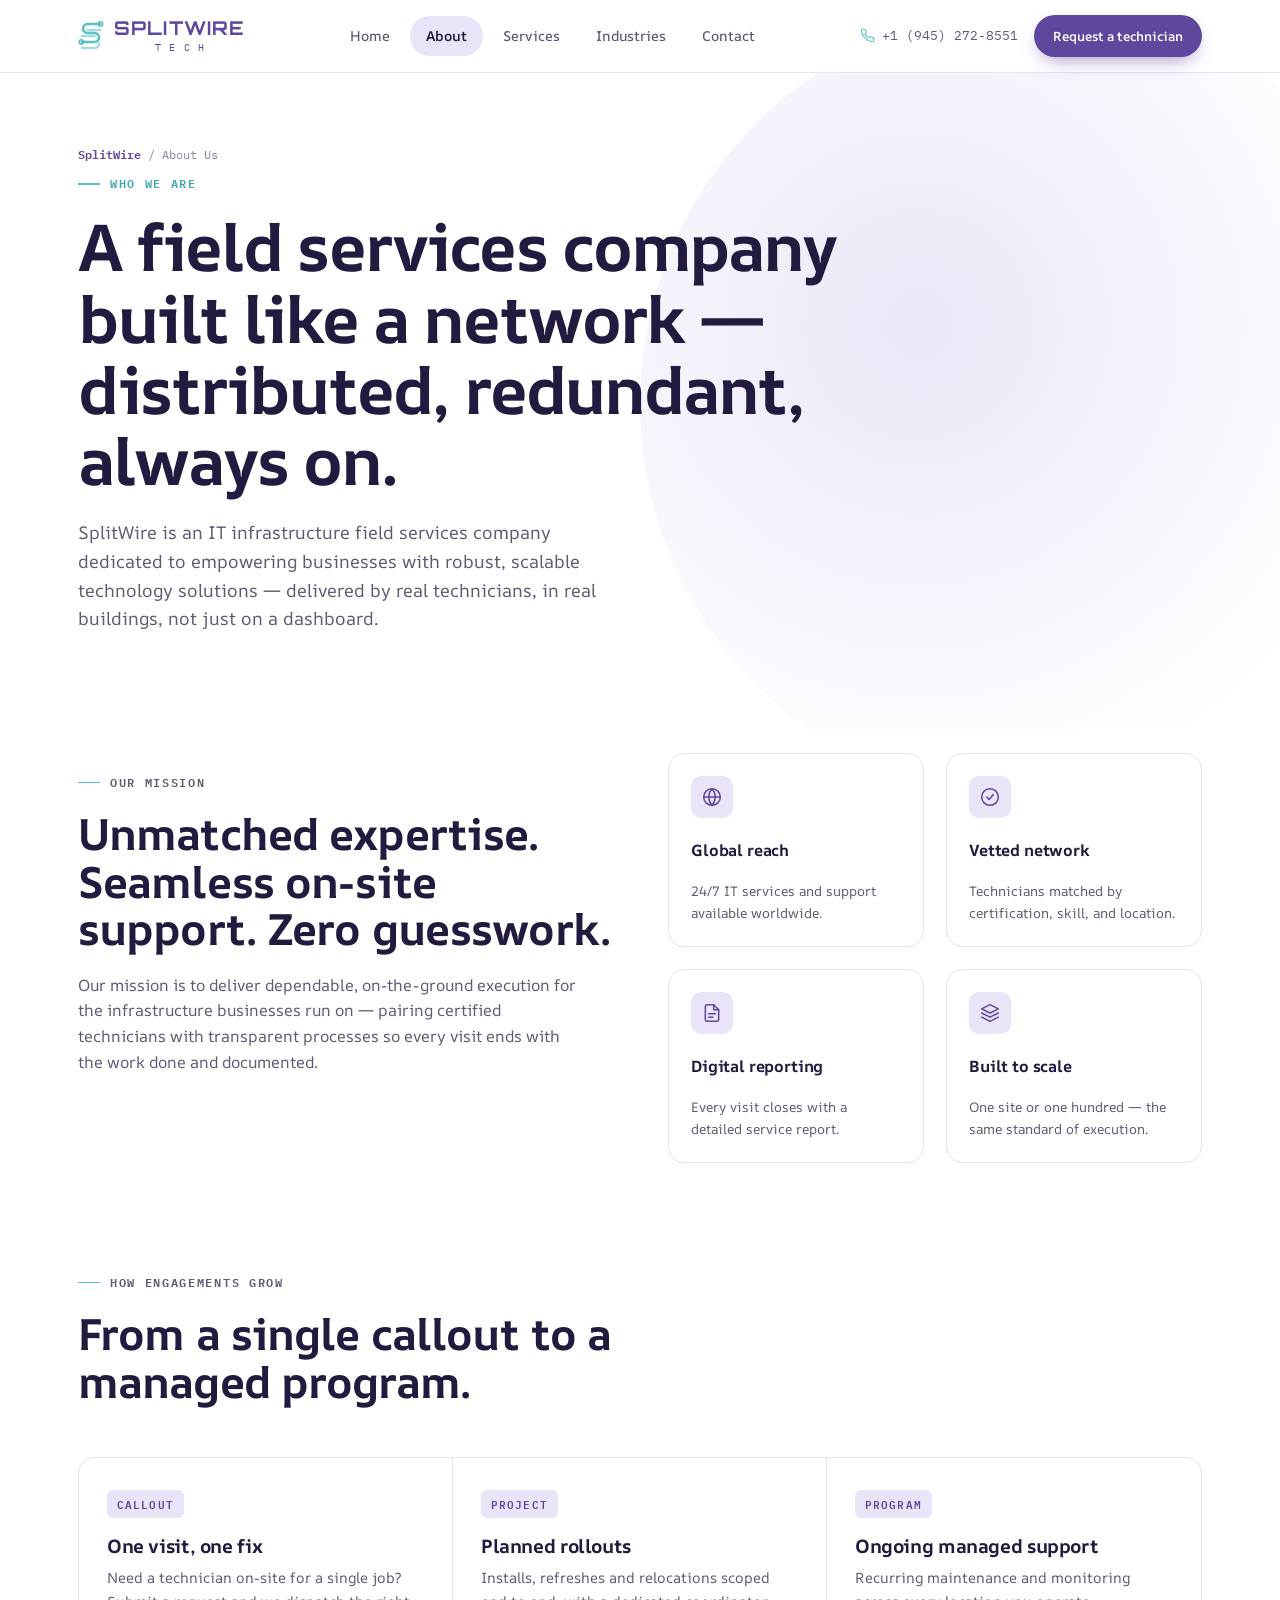
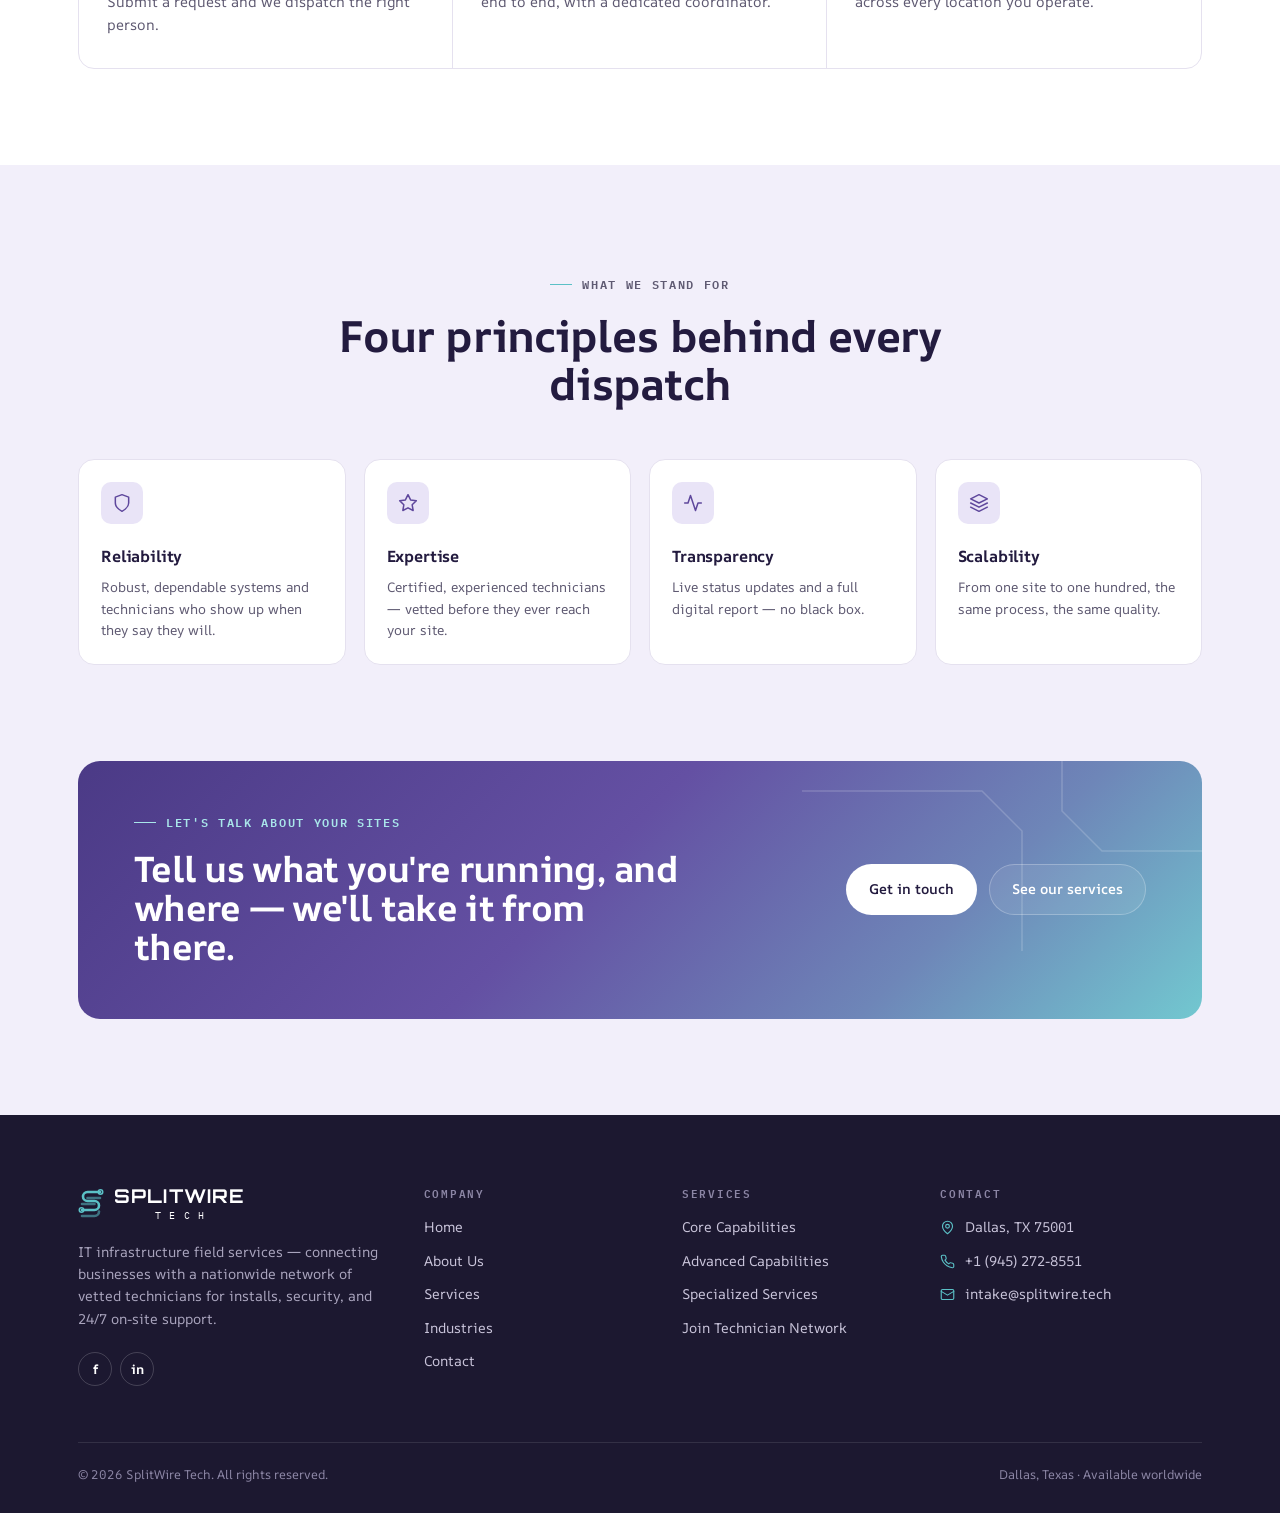
==== about.html @ 68668a22 "update the code" ====
<!DOCTYPE html>
<html lang="en">
<head>
<meta charset="UTF-8">
<meta name="color-scheme" content="light">
<meta name="viewport" content="width=device-width, initial-scale=1, viewport-fit=cover">
<title>About Us | SplitWire Tech</title>
<meta name="description" content="SplitWire is an IT infrastructure field services company built like a network — distributed, redundant, always on.">
<link rel="icon" href="assets/images/favicon.svg" type="image/svg+xml">
<link rel="preconnect" href="https://fonts.googleapis.com">
<link rel="preconnect" href="https://fonts.gstatic.com" crossorigin>
<link href="https://fonts.googleapis.com/css2?family=AR+One+Sans:wght@400;500;600;700&family=IBM+Plex+Mono:wght@400;500;600&family=Orbitron:wght@600;700&display=swap" rel="stylesheet">
<link rel="stylesheet" href="css/style.css">
</head>
<body data-page="about">

<header class="header" id="header">
  <div class="wrap nav">
    <a href="index.html" class="logo" aria-label="SplitWire Tech home">
      <svg class="logo-mark" viewBox="0 0 26 34" aria-hidden="true">
        <path d="M22 5H9.5a4.5 4.5 0 0 0 0 9h7a4.5 4.5 0 0 1 0 9H4" fill="none" stroke="#5BC0C6" stroke-width="2.6" stroke-linecap="round"/>
        <path d="M22 11H9.5M4 17h12.5M4 29h12.5a4.5 4.5 0 0 0 4.5-4.5" fill="none" stroke="#5BC0C6" stroke-width="2.6" stroke-linecap="round" opacity=".55"/>
        <circle cx="3.5" cy="23" r="2.2" fill="none" stroke="#5BC0C6" stroke-width="1.6"/>
        <circle cx="22.5" cy="5" r="2.2" fill="none" stroke="#5BC0C6" stroke-width="1.6"/>
      </svg>
      <span class="logo-text"><span class="logo-word">SPLITWIRE</span><span class="logo-sub">TECH</span></span>
    </a>
    <ul class="nav-links">
      <li><a href="index.html" data-nav="home">Home</a></li>
      <li><a href="about.html" data-nav="about" class="active" aria-current="page">About</a></li>
      <li><a href="services.html" data-nav="services">Services</a></li>
      <li><a href="industries.html" data-nav="industries">Industries</a></li>
      <li><a href="contact.html" data-nav="contact">Contact</a></li>
    </ul>
    <div class="nav-right">
      <a class="nav-phone" href="tel:+19452728551"><svg class="ico" viewBox="0 0 24 24" aria-hidden="true"><path d="M22 16.9v3a2 2 0 0 1-2.2 2 19.8 19.8 0 0 1-8.6-3.1 19.5 19.5 0 0 1-6-6A19.8 19.8 0 0 1 2.1 4.2 2 2 0 0 1 4.1 2h3a2 2 0 0 1 2 1.7c.1.9.4 1.8.7 2.7a2 2 0 0 1-.5 2.1L8 9.8a16 16 0 0 0 6 6l1.3-1.3a2 2 0 0 1 2.1-.4c.9.3 1.8.6 2.7.7a2 2 0 0 1 1.7 2z"/></svg>+1 (945) 272-8551</a>
      <a class="btn btn-primary btn-sm" href="contact.html">Request a technician</a>
      <button class="menu-btn" id="menuBtn" aria-label="Open menu" aria-expanded="false"><svg class="ico" viewBox="0 0 24 24" aria-hidden="true"><path d="M3 6h18M3 12h18M3 18h18"/></svg></button>
    </div>
  </div>
  <nav class="mobile-menu" aria-label="Mobile">
    <a href="index.html" data-nav="home">Home</a>
    <a href="about.html" data-nav="about" class="active" aria-current="page">About</a>
    <a href="services.html" data-nav="services">Services</a>
    <a href="industries.html" data-nav="industries">Industries</a>
    <a href="contact.html" data-nav="contact">Contact</a>
    <a href="tel:+19452728551">Call +1 (945) 272-8551</a>
    <a class="btn btn-primary" href="contact.html">Request a technician</a>
  </nav>
</header>

<main>
  <section class="page-hero">
    <div class="wrap">
      <div class="crumb"><a href="index.html">SplitWire</a> / About Us</div>
      <p class="eyebrow">Who we are</p>
      <h1 class="h1">A field services company built like a network — distributed, redundant, always on.</h1>
      <p class="lead">SplitWire is an IT infrastructure field services company dedicated to empowering businesses with robust, scalable technology solutions — delivered by real technicians, in real buildings, not just on a dashboard.</p>
    </div>
  </section>

  <section style="padding-top:24px">
    <div class="wrap mission">
      <div class="reveal">
        <p class="eyebrow">Our mission</p>
        <h2 class="h2">Unmatched expertise. Seamless on-site support. Zero guesswork.</h2>
        <p>Our mission is to deliver dependable, on-the-ground execution for the infrastructure businesses run on — pairing certified technicians with transparent processes so every visit ends with the work done and documented.</p>
      </div>
      <div class="grid-2">
        <article class="card card-sm reveal"><div class="card-icon"><svg class="ico" viewBox="0 0 24 24" aria-hidden="true"><circle cx="12" cy="12" r="10"/><path d="M2 12h20M12 2a15 15 0 0 1 0 20M12 2a15 15 0 0 0 0 20"/></svg></div><h3>Global reach</h3><p>24/7 IT services and support available worldwide.</p></article>
        <article class="card card-sm reveal"><div class="card-icon"><svg class="ico" viewBox="0 0 24 24" aria-hidden="true"><circle cx="12" cy="12" r="10"/><path d="m8 12 3 3 5-6"/></svg></div><h3>Vetted network</h3><p>Technicians matched by certification, skill, and location.</p></article>
        <article class="card card-sm reveal"><div class="card-icon"><svg class="ico" viewBox="0 0 24 24" aria-hidden="true"><path d="M14 2H6a2 2 0 0 0-2 2v16a2 2 0 0 0 2 2h12a2 2 0 0 0 2-2V8z"/><path d="M14 2v6h6M8 13h8M8 17h5"/></svg></div><h3>Digital reporting</h3><p>Every visit closes with a detailed service report.</p></article>
        <article class="card card-sm reveal"><div class="card-icon"><svg class="ico" viewBox="0 0 24 24" aria-hidden="true"><path d="m12 2 10 5-10 5L2 7z"/><path d="m2 17 10 5 10-5"/><path d="m2 12 10 5 10-5"/></svg></div><h3>Built to scale</h3><p>One site or one hundred — the same standard of execution.</p></article>
      </div>
    </div>
  </section>

  <section style="padding-top:0">
    <div class="wrap">
      <div class="section-head reveal">
        <p class="eyebrow">How engagements grow</p>
        <h2 class="h2">From a single callout to a managed program.</h2>
      </div>
      <div class="scale-row reveal">
        <div class="scale-item"><span class="scale-tag">Callout</span><h3>One visit, one fix</h3><p>Need a technician on-site for a single job? Submit a request and we dispatch the right person.</p></div>
        <div class="scale-item"><span class="scale-tag">Project</span><h3>Planned rollouts</h3><p>Installs, refreshes and relocations scoped end to end, with a dedicated coordinator.</p></div>
        <div class="scale-item"><span class="scale-tag">Program</span><h3>Ongoing managed support</h3><p>Recurring maintenance and monitoring across every location you operate.</p></div>
      </div>
    </div>
  </section>

  <section class="section-tint">
    <div class="wrap">
      <div class="section-head center reveal">
        <p class="eyebrow center">What we stand for</p>
        <h2 class="h2">Four principles behind every dispatch</h2>
      </div>
      <div class="grid-4">
        <article class="card card-sm reveal"><div class="card-icon"><svg class="ico" viewBox="0 0 24 24" aria-hidden="true"><path d="M12 22s8-4 8-10V5l-8-3-8 3v7c0 6 8 10 8 10z"/></svg></div><h3>Reliability</h3><p>Robust, dependable systems and technicians who show up when they say they will.</p></article>
        <article class="card card-sm reveal"><div class="card-icon"><svg class="ico" viewBox="0 0 24 24" aria-hidden="true"><path d="m12 2 3.1 6.3 6.9 1-5 4.9 1.2 6.8L12 17.8 5.8 21l1.2-6.8-5-4.9 6.9-1z"/></svg></div><h3>Expertise</h3><p>Certified, experienced technicians — vetted before they ever reach your site.</p></article>
        <article class="card card-sm reveal"><div class="card-icon"><svg class="ico" viewBox="0 0 24 24" aria-hidden="true"><path d="M22 12h-4l-3 9L9 3l-3 9H2"/></svg></div><h3>Transparency</h3><p>Live status updates and a full digital report — no black box.</p></article>
        <article class="card card-sm reveal"><div class="card-icon"><svg class="ico" viewBox="0 0 24 24" aria-hidden="true"><path d="m12 2 10 5-10 5L2 7z"/><path d="m2 17 10 5 10-5"/><path d="m2 12 10 5 10-5"/></svg></div><h3>Scalability</h3><p>From one site to one hundred, the same process, the same quality.</p></article>
      </div>
    </div>
  </section>

  <section class="cta-section tint">
    <div class="wrap">
      <div class="cta cta-grad reveal">
        <svg class="cta-lines" viewBox="0 0 420 200" aria-hidden="true"><path d="M0 40 H180 L220 80 V200 M260 0 V60 L300 100 H420" fill="none" stroke="#fff" stroke-width="1.5"/></svg>
        <div>
          <p class="eyebrow">Let's talk about your sites</p>
          <h2>Tell us what you're running, and where — we'll take it from there.</h2>
        </div>
        <div class="cta-actions">
          <a href="contact.html" class="btn btn-white">Get in touch</a>
          <a href="services.html" class="btn btn-outline-light">See our services</a>
        </div>
      </div>
    </div>
  </section>
</main>

<footer class="footer">
  <div class="wrap">
    <div class="foot-grid">
      <div class="foot-about">
        <a href="index.html" class="logo" aria-label="SplitWire Tech home">
          <svg class="logo-mark" viewBox="0 0 26 34" aria-hidden="true">
            <path d="M22 5H9.5a4.5 4.5 0 0 0 0 9h7a4.5 4.5 0 0 1 0 9H4" fill="none" stroke="#5BC0C6" stroke-width="2.6" stroke-linecap="round"/>
            <path d="M22 11H9.5M4 17h12.5M4 29h12.5a4.5 4.5 0 0 0 4.5-4.5" fill="none" stroke="#5BC0C6" stroke-width="2.6" stroke-linecap="round" opacity=".55"/>
            <circle cx="3.5" cy="23" r="2.2" fill="none" stroke="#5BC0C6" stroke-width="1.6"/><circle cx="22.5" cy="5" r="2.2" fill="none" stroke="#5BC0C6" stroke-width="1.6"/>
          </svg>
          <span class="logo-text"><span class="logo-word">SPLITWIRE</span><span class="logo-sub">TECH</span></span>
        </a>
        <p>IT infrastructure field services — connecting businesses with a nationwide network of vetted technicians for installs, security, and 24/7 on-site support.</p>
        <div class="social"><a href="#" aria-label="Facebook">f</a><a href="#" aria-label="LinkedIn">in</a></div>
      </div>
      <div class="foot-col"><h4>Company</h4><ul><li><a href="index.html">Home</a></li><li><a href="about.html">About Us</a></li><li><a href="services.html">Services</a></li><li><a href="industries.html">Industries</a></li><li><a href="contact.html">Contact</a></li></ul></div>
      <div class="foot-col"><h4>Services</h4><ul><li><a href="services.html#core">Core Capabilities</a></li><li><a href="services.html#advanced">Advanced Capabilities</a></li><li><a href="services.html#specialized">Specialized Services</a></li><li><a href="contact.html#join">Join Technician Network</a></li></ul></div>
      <div class="foot-col"><h4>Contact</h4><ul>
        <li class="c"><svg class="ico" viewBox="0 0 24 24" aria-hidden="true"><path d="M20 10c0 6-8 12-8 12s-8-6-8-12a8 8 0 0 1 16 0z"/><circle cx="12" cy="10" r="3"/></svg>Dallas, TX 75001</li>
        <li class="c"><svg class="ico" viewBox="0 0 24 24" aria-hidden="true"><path d="M22 16.9v3a2 2 0 0 1-2.2 2 19.8 19.8 0 0 1-8.6-3.1 19.5 19.5 0 0 1-6-6A19.8 19.8 0 0 1 2.1 4.2 2 2 0 0 1 4.1 2h3a2 2 0 0 1 2 1.7c.1.9.4 1.8.7 2.7a2 2 0 0 1-.5 2.1L8 9.8a16 16 0 0 0 6 6l1.3-1.3a2 2 0 0 1 2.1-.4c.9.3 1.8.6 2.7.7a2 2 0 0 1 1.7 2z"/></svg><a href="tel:+19452728551">+1 (945) 272-8551</a></li>
        <li class="c"><svg class="ico" viewBox="0 0 24 24" aria-hidden="true"><rect x="2" y="4" width="20" height="16" rx="2"/><path d="m22 7-10 6L2 7"/></svg><a href="mailto:intake@splitwire.tech">intake@splitwire.tech</a></li>
      </ul></div>
    </div>
    <div class="foot-bottom"><span>© 2026 SplitWire Tech. All rights reserved.</span><span>Dallas, Texas · Available worldwide</span></div>
  </div>
</footer>

<script src="js/main.js" defer></script>
</body>
</html>
---- css/style.css ----
/* SplitWire Tech — main stylesheet */
:root{
  --purple:#5E479C; --purple-d:#4B3782; --teal:#5BC0C6; --teal-d:#3FA9B0;
  --ink:#231B3F; --muted:#5F5A72; --soft:#8A869A;
  --bg:#FFFFFF; --surface:#FFFFFF; --lav:#F2EFFA; --lav-2:#E9E4F7; --line:#E5E1EF;
  --night:#1C1830; --night-2:#262040;
  --grad:linear-gradient(135deg,#4B3A86 0%,#6450A3 45%,#6E86B8 75%,#72C8D0 100%);
  --radius:16px; --radius-sm:10px;
  --sans:"AR One Sans",system-ui,-apple-system,"Segoe UI",Roboto,Arial,sans-serif;
  --mono:"IBM Plex Mono",ui-monospace,SFMono-Regular,Menlo,Consolas,monospace;
  --logo:"Orbitron","Eurostile","Arial Black",sans-serif;
  box-sizing:border-box;
  color-scheme:light;
  padding-top:env(safe-area-inset-top,0px);
  padding-bottom:env(safe-area-inset-bottom,0px);
}
*,*::before,*::after{box-sizing:border-box}
html{scroll-padding-top:calc(env(safe-area-inset-top,0px) + 80px);scroll-behavior:smooth}
body{margin:0;background:var(--bg);color:var(--ink);font-family:var(--sans);font-size:16px;line-height:1.6;-webkit-font-smoothing:antialiased}
img,svg{max-width:100%}
a{color:inherit;text-decoration:none}
button{font:inherit;cursor:pointer}
:focus-visible{outline:2px solid var(--teal);outline-offset:3px;border-radius:6px}
.wrap{width:100%;max-width:1180px;margin:0 auto;padding:0 28px}
.ico{width:20px;height:20px;fill:none;stroke:currentColor;stroke-width:1.8;stroke-linecap:round;stroke-linejoin:round;flex:none}

/* ---------- Logo ---------- */
.logo{display:flex;align-items:center;gap:10px;color:var(--purple)}
.logo-mark{width:26px;height:34px}
.logo-text{display:flex;flex-direction:column;align-items:center;line-height:1}
.logo-word{font-family:var(--logo);font-weight:700;font-size:19px;letter-spacing:.06em}
.logo-sub{font-family:var(--mono);font-size:9.5px;letter-spacing:.9em;margin-top:5px;padding-left:.9em;color:var(--purple)}
.footer .logo, .footer .logo-sub{color:#fff}

/* ---------- Header ---------- */
.header{position:sticky;top:0;z-index:50;background:color-mix(in srgb,var(--surface) 88%,transparent);backdrop-filter:saturate(1.4) blur(12px);-webkit-backdrop-filter:saturate(1.4) blur(12px);border-bottom:1px solid var(--line);padding-top:0}
.nav{display:flex;align-items:center;justify-content:space-between;height:72px;gap:20px}
.nav-links{display:flex;gap:4px;list-style:none;margin:0;padding:0}
.nav-links a{display:block;padding:9px 16px;border-radius:999px;font-size:14px;font-weight:500;color:var(--muted);transition:background .2s,color .2s}
.nav-links a:hover{color:var(--ink);background:var(--lav)}
.nav-links a.active{background:var(--lav-2);color:var(--ink);font-weight:600}
.nav-right{display:flex;align-items:center;gap:16px}
.nav-phone{display:flex;align-items:center;gap:7px;font-family:var(--mono);font-size:13px;color:var(--muted)}
.nav-phone .ico{width:15px;height:15px;color:var(--teal)}
.menu-btn{display:none;background:none;border:1px solid var(--line);border-radius:10px;width:42px;height:42px;align-items:center;justify-content:center;color:var(--ink)}
.mobile-menu{display:none;border-top:1px solid var(--line);background:var(--surface);padding:12px 28px 24px}
.mobile-menu a{display:block;padding:13px 4px;border-bottom:1px solid var(--line);font-weight:500}
.mobile-menu a.active{color:var(--purple)}
.mobile-menu .btn{margin-top:18px;width:100%;justify-content:center}
.header.open .mobile-menu{display:block}

/* ---------- Buttons ---------- */
.btn{display:inline-flex;align-items:center;gap:9px;padding:13px 22px;border-radius:999px;font-size:14px;font-weight:600;border:1px solid transparent;transition:transform .15s,background .2s,box-shadow .2s;white-space:nowrap}
.btn .ico{width:16px;height:16px}
.btn-primary{background:var(--purple);color:#fff;box-shadow:0 8px 20px -8px rgba(94,71,156,.7)}
.btn-primary:hover{background:var(--purple-d);transform:translateY(-1px)}
.btn-ghost{background:var(--surface);color:var(--ink);border-color:var(--line)}
.btn-ghost:hover{border-color:var(--purple)}
.btn-white{background:#fff;color:#231B3F}
.btn-outline-light{background:rgba(255,255,255,.08);color:#fff;border-color:rgba(255,255,255,.25)}
.btn-outline-light:hover{background:rgba(255,255,255,.16)}
.btn-sm{padding:10px 18px;font-size:13px}

/* ---------- Type ---------- */
.eyebrow{display:flex;align-items:center;gap:10px;font-family:var(--mono);font-size:12px;font-weight:600;letter-spacing:.14em;text-transform:uppercase;color:var(--teal-d);margin:0 0 18px}
.eyebrow::before{content:"";width:22px;height:1.5px;background:var(--teal)}
.eyebrow.center{justify-content:center}
h1,h2,h3,h4{margin:0;color:var(--ink);letter-spacing:-.02em;line-height:1.08;font-weight:700}
.h1{font-size:clamp(40px,5.6vw,66px);letter-spacing:-.03em}
.h2{font-size:clamp(30px,3.6vw,44px)}
.h3{font-size:clamp(22px,2.2vw,28px)}
.lead{font-size:clamp(16px,1.4vw,18px);color:var(--muted);max-width:560px;margin:22px 0 0}
p{margin:0}

/* ---------- Sections ---------- */
section{padding:96px 0}
.section-tint{background:var(--lav)}
.section-head{max-width:640px;margin-bottom:52px}
.section-head p{color:var(--muted);margin-top:14px}
.section-head.center{margin-left:auto;margin-right:auto;text-align:center}

/* ---------- Home hero ---------- */
.hero{padding:88px 0 0}
.hero-grid{display:grid;grid-template-columns:1.05fr .95fr;gap:56px;align-items:center}
.hero-ctas{display:flex;flex-wrap:wrap;gap:12px;margin-top:34px}
.stats{display:grid;grid-template-columns:repeat(3,1fr);gap:24px;margin-top:44px;padding-top:28px;border-top:1px solid var(--line)}
.stat-num{font-family:var(--mono);font-weight:600;font-size:30px;color:var(--ink);letter-spacing:-.02em;line-height:1;display:flex;align-items:baseline;white-space:nowrap}
.stat-num .unit{color:var(--purple);font-size:26px;margin-left:1px}
.stat-label{font-size:13px;color:var(--muted);margin-top:8px}

.dispatch{position:relative;aspect-ratio:1/1.02;border-radius:26px;background:var(--grad);overflow:hidden;box-shadow:0 30px 60px -30px rgba(75,58,134,.6)}
.dispatch svg{position:absolute;inset:0;width:100%;height:100%}
.dispatch .trace{stroke:rgba(255,255,255,.55);stroke-width:1.4;fill:none}
.dispatch .trace-live{stroke:#fff;stroke-width:1.8;fill:none;stroke-dasharray:6 7;animation:dash 1.6s linear infinite}
.dispatch .node{fill:none;stroke:rgba(255,255,255,.7);stroke-width:1.4}
.dispatch .pulse{fill:#fff;filter:drop-shadow(0 0 6px #fff)}
.dispatch .pulse-ring{fill:none;stroke:#fff;stroke-width:1.5;transform-box:fill-box;transform-origin:center;animation:ring 2.4s ease-out infinite}
@keyframes dash{to{stroke-dashoffset:-26}}
@keyframes ring{0%{transform:scale(1);opacity:.9}100%{transform:scale(3.4);opacity:0}}
.status{position:absolute;left:14px;right:14px;bottom:14px;background:rgba(40,52,82,.55);backdrop-filter:blur(10px);-webkit-backdrop-filter:blur(10px);border:1px solid rgba(255,255,255,.18);border-radius:12px;padding:14px 16px;color:#fff}
.status-label{display:flex;align-items:center;gap:8px;font-family:var(--mono);font-size:11px;font-weight:600;letter-spacing:.14em}
.status-label::before{content:"";width:7px;height:7px;border-radius:50%;background:#7CF0C4;box-shadow:0 0 0 0 rgba(124,240,196,.7);animation:live 1.8s infinite}
@keyframes live{70%{box-shadow:0 0 0 8px rgba(124,240,196,0)}100%{box-shadow:0 0 0 0 rgba(124,240,196,0)}}
.status-text{font-size:13px;margin-top:6px;opacity:.92}

/* ---------- Ticker ---------- */
.ticker{margin-top:72px;border-top:1px solid var(--line);border-bottom:1px solid var(--line);background:var(--lav);overflow:hidden;padding:14px 0}
.ticker-track{display:flex;gap:44px;width:max-content;animation:tick 42s linear infinite}
.ticker-item{display:flex;align-items:center;gap:12px;font-family:var(--mono);font-size:12px;letter-spacing:.12em;text-transform:uppercase;color:var(--muted);white-space:nowrap}
.ticker-item::before{content:"◆";color:var(--teal);font-size:9px}
@keyframes tick{to{transform:translateX(-50%)}}

/* ---------- Cards ---------- */
.grid-3{display:grid;grid-template-columns:repeat(3,1fr);gap:20px}
.grid-2{display:grid;grid-template-columns:repeat(2,1fr);gap:22px}
.grid-4{display:grid;grid-template-columns:repeat(4,1fr);gap:18px}
.card{background:var(--surface);border:1px solid var(--line);border-radius:var(--radius);padding:28px;transition:border-color .2s,box-shadow .2s}
.card:hover{border-color:color-mix(in srgb,var(--purple) 35%,var(--line));box-shadow:0 18px 40px -28px rgba(75,58,134,.45)}
.card-icon{width:42px;height:42px;border-radius:10px;background:var(--lav-2);color:var(--purple);display:flex;align-items:center;justify-content:center;margin-bottom:22px}
.card h3{font-size:18px;letter-spacing:-.01em;line-height:1.3}
.card p{font-size:14.5px;color:var(--muted);margin-top:10px}
.card-sm{padding:22px}
.card-sm h3{font-size:16px}
.card-sm p{font-size:13.5px}

/* ---------- Process ---------- */
.process{display:grid;grid-template-columns:repeat(4,1fr);background:var(--surface);border:1px solid var(--line);border-radius:var(--radius);overflow:hidden}
.step{padding:30px 26px;border-right:1px solid var(--line);position:relative}
.step:last-child{border-right:none}
.step-num{font-family:var(--mono);font-size:12px;font-weight:600;color:var(--teal-d);letter-spacing:.1em}
.step h3{font-size:17px;margin:14px 0 10px;line-height:1.3}
.step p{font-size:14px;color:var(--muted)}
.step::after{content:"";position:absolute;top:36px;right:-5px;width:9px;height:9px;border-radius:50%;background:var(--surface);border:1.5px solid var(--teal);z-index:1}
.step:last-child::after{display:none}

/* ---------- CTA band ---------- */
.cta{border-radius:22px;padding:52px 56px;display:flex;align-items:center;justify-content:space-between;gap:32px;flex-wrap:wrap;position:relative;overflow:hidden}
.cta-dark{background:var(--night);color:#fff}
.cta-grad{background:var(--grad);color:#fff}
.cta h2{color:#fff;font-size:clamp(26px,3vw,36px);max-width:560px}
.cta .eyebrow{color:#A9E6EA}
.cta .eyebrow::before{background:#A9E6EA}
.cta-actions{display:flex;gap:12px;flex-wrap:wrap;position:relative}
.cta-lines{position:absolute;right:-20px;top:-10px;width:420px;opacity:.18;pointer-events:none}
.cta-section{padding:0 0 96px}
.cta-section.tint{background:var(--lav);padding-top:0}

/* ---------- Inner page hero ---------- */
.page-hero{position:relative;padding:72px 0 96px;overflow:hidden}
.page-hero::after{content:"";position:absolute;right:-12%;top:-10%;width:62vw;max-width:820px;aspect-ratio:1;border-radius:50%;background:radial-gradient(circle at 35% 40%,var(--lav-2),transparent 70%);opacity:.9;pointer-events:none;z-index:0}
.page-hero .wrap{position:relative;z-index:1}
.page-hero .h1{max-width:820px}
.crumb{font-family:var(--mono);font-size:12px;color:var(--soft);margin-bottom:10px}
.crumb a{color:var(--purple);font-weight:600}
.chips{display:flex;flex-wrap:wrap;gap:8px;margin-top:28px}
.chip{font-family:var(--mono);font-size:12px;font-weight:600;padding:8px 14px;border-radius:999px;background:var(--lav-2);color:var(--ink);border:1px solid transparent}
.chip:hover{border-color:var(--purple)}

/* ---------- About ---------- */
.mission{display:grid;grid-template-columns:1fr 1fr;gap:56px;align-items:start}
.mission p{color:var(--muted);margin-top:20px;max-width:500px}
.scale-row{display:grid;grid-template-columns:repeat(3,1fr);gap:0;border:1px solid var(--line);border-radius:var(--radius);background:var(--surface);overflow:hidden}
.scale-item{padding:32px 28px;border-right:1px solid var(--line)}
.scale-item:last-child{border-right:none}
.scale-tag{display:inline-block;font-family:var(--mono);font-size:11px;font-weight:600;letter-spacing:.1em;text-transform:uppercase;padding:5px 10px;border-radius:6px;background:var(--lav-2);color:var(--purple);margin-bottom:18px}
.scale-item h3{font-size:19px}
.scale-item p{font-size:14.5px;color:var(--muted);margin-top:10px}

/* ---------- Services ---------- */
.tier{padding-top:96px}
.tier + .tier{padding-top:0}
.tier-block{padding-bottom:96px}

/* ---------- Industries ---------- */
.ind-card{padding:32px}
.ind-card h3{font-size:20px}
.checks{list-style:none;padding:0;margin:22px 0 0;display:grid;gap:12px}
.checks li{display:flex;gap:10px;font-size:14.5px;color:var(--ink)}
.checks .ico{width:17px;height:17px;color:var(--teal-d);margin-top:3px}

/* ---------- FAQ ---------- */
.faq{max-width:760px;margin:0 auto;display:grid;gap:10px}
.faq details{background:var(--surface);border:1px solid var(--line);border-radius:12px;padding:0 22px;transition:border-color .2s}
.faq details[open]{border-color:color-mix(in srgb,var(--purple) 40%,var(--line))}
.faq summary{list-style:none;cursor:pointer;padding:18px 0;display:flex;justify-content:space-between;align-items:center;gap:16px;font-weight:600;font-size:15px}
.faq summary::-webkit-details-marker{display:none}
.faq summary .ico{width:18px;height:18px;color:var(--purple);transition:transform .25s}
.faq details[open] summary .ico{transform:rotate(45deg)}
.faq details p{color:var(--muted);font-size:14.5px;padding:0 0 20px;max-width:640px}

/* ---------- Contact ---------- */
.contact-grid{display:grid;grid-template-columns:1.1fr .9fr;gap:24px;align-items:start}
.form-card{padding:36px}
.form-card h2{font-size:24px}
.form-card > p{color:var(--muted);font-size:14.5px;margin-top:8px}
.form{display:grid;grid-template-columns:1fr 1fr;gap:18px;margin-top:28px}
.field{display:flex;flex-direction:column;gap:7px}
.field.full{grid-column:1/-1}
.field label{font-size:13px;font-weight:600}
.field input,.field select,.field textarea{font:inherit;font-size:14.5px;color:var(--ink);background:var(--surface);border:1px solid var(--line);border-radius:10px;padding:12px 14px;width:100%;transition:border-color .2s,box-shadow .2s}
.field textarea{min-height:110px;resize:vertical}
.field input:focus,.field select:focus,.field textarea:focus{outline:none;border-color:var(--purple);box-shadow:0 0 0 3px color-mix(in srgb,var(--purple) 18%,transparent)}
.field input::placeholder,.field textarea::placeholder{color:var(--soft)}
.form .btn{grid-column:1/-1;justify-content:center;padding:15px}
.form-note{grid-column:1/-1;font-size:13px;color:var(--muted);min-height:1em}
.side{display:grid;gap:16px}
.side .card h3{font-size:18px}
.side .card p{margin-top:8px}
.side a.link{color:var(--purple);font-weight:600}
.tech-card{background:var(--lav-2);border-color:color-mix(in srgb,var(--purple) 30%,var(--line))}
.tech-card .card-icon{background:var(--surface)}

/* ---------- Footer ---------- */
.footer{background:var(--night);color:#C9C4DA;padding:72px 0 0}
.foot-grid{display:grid;grid-template-columns:1.4fr 1fr 1fr 1.2fr;gap:40px}
.foot-about p{font-size:14px;margin-top:20px;max-width:300px;color:#A9A4BD}
.social{display:flex;gap:8px;margin-top:22px}
.social a{width:34px;height:34px;border-radius:50%;border:1px solid rgba(255,255,255,.18);display:flex;align-items:center;justify-content:center;font-size:13px;font-weight:700;color:#fff}
.social a:hover{background:rgba(255,255,255,.1)}
.foot-col h4{font-family:var(--mono);font-size:11px;font-weight:600;letter-spacing:.16em;text-transform:uppercase;color:#8C86A5;margin-bottom:18px}
.foot-col ul{list-style:none;margin:0;padding:0;display:grid;gap:11px;font-size:14px}
.foot-col a:hover{color:#fff}
.foot-col li.c{display:flex;gap:10px;align-items:flex-start}
.foot-col li.c .ico{width:15px;height:15px;color:var(--teal);margin-top:4px}
.foot-bottom{margin-top:56px;border-top:1px solid rgba(255,255,255,.1);padding:22px 0 28px;display:flex;justify-content:space-between;gap:16px;flex-wrap:wrap;font-size:12.5px;color:#8C86A5}

/* ---------- Reveal ---------- */
.reveal{opacity:0;transform:translateY(18px);transition:opacity .7s ease,transform .7s ease}
.reveal.in{opacity:1;transform:none}

@media (prefers-reduced-motion:reduce){
  *,*::before,*::after{animation:none!important;transition:none!important;scroll-behavior:auto!important}
  .reveal{opacity:1;transform:none}
}

/* ---------- Responsive ---------- */
@media (max-width:1060px){
  .nav-phone{display:none}
  .grid-4{grid-template-columns:repeat(2,1fr)}
  .foot-grid{grid-template-columns:1fr 1fr}
}
@media (max-width:900px){
  .nav-links,.nav-right .btn{display:none}
  .menu-btn{display:inline-flex}
  .hero-grid,.mission,.contact-grid{grid-template-columns:1fr}
  .dispatch{max-width:520px;aspect-ratio:1/.9}
  .grid-3{grid-template-columns:repeat(2,1fr)}
  .process{grid-template-columns:1fr 1fr}
  .step:nth-child(2){border-right:none}
  .step:nth-child(-n+2){border-bottom:1px solid var(--line)}
  .step:nth-child(2)::after{display:none}
  .scale-row{grid-template-columns:1fr}
  .scale-item{border-right:none;border-bottom:1px solid var(--line)}
  .scale-item:last-child{border-bottom:none}
  section{padding:72px 0}
  .tier{padding-top:72px}.tier-block{padding-bottom:72px}.cta-section{padding-bottom:72px}
}
@media (max-width:620px){
  .wrap{padding:0 20px}
  .grid-3,.grid-2,.grid-4,.process{grid-template-columns:1fr}
  .step{border-right:none!important;border-bottom:1px solid var(--line)}
  .step:last-child{border-bottom:none}
  .step::after{display:none}
  .stats{grid-template-columns:1fr 1fr 1fr;gap:14px}
  .stat-num{font-size:24px}.stat-num .unit{font-size:20px}
  .stat-label{font-size:12px}
  .cta{padding:36px 26px}
  .form{grid-template-columns:1fr}
  .form-card{padding:26px}
  .foot-grid{grid-template-columns:1fr}
  .hero{padding-top:56px}
  .page-hero{padding:52px 0 72px}
}
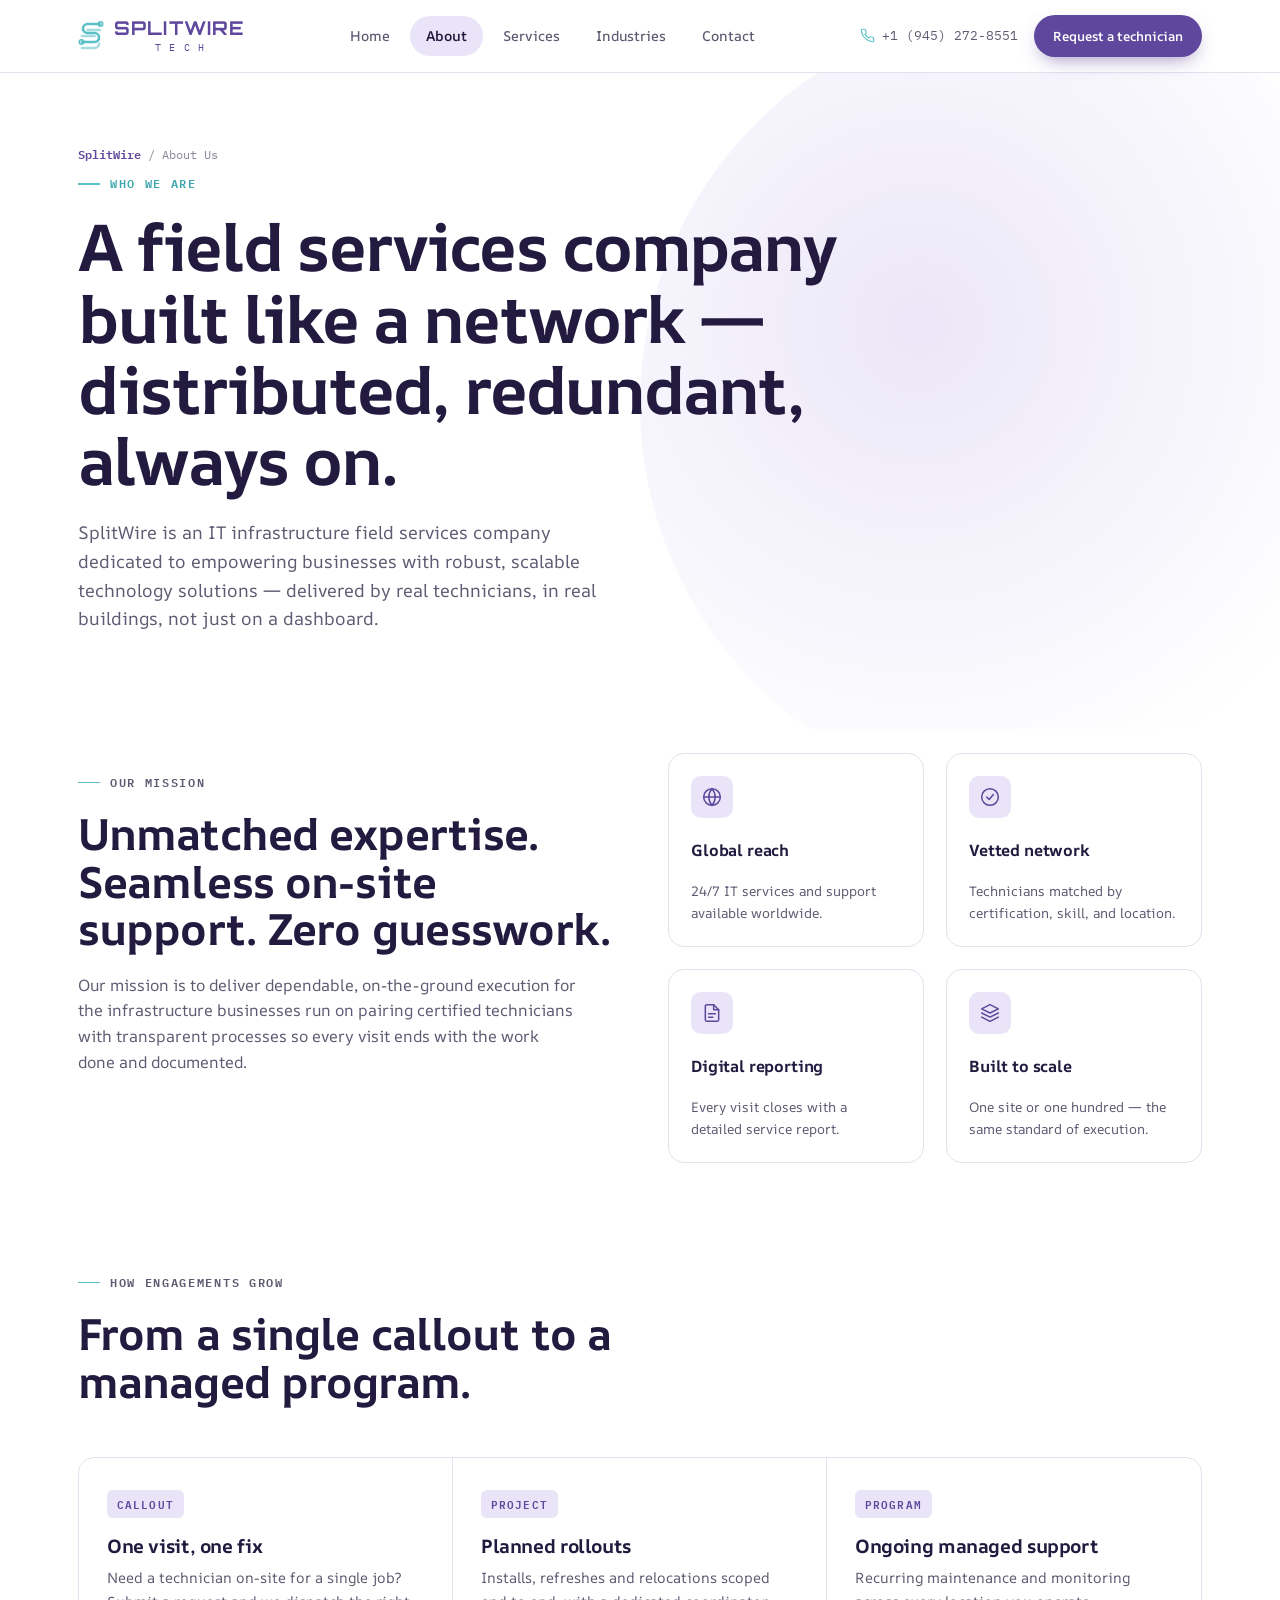
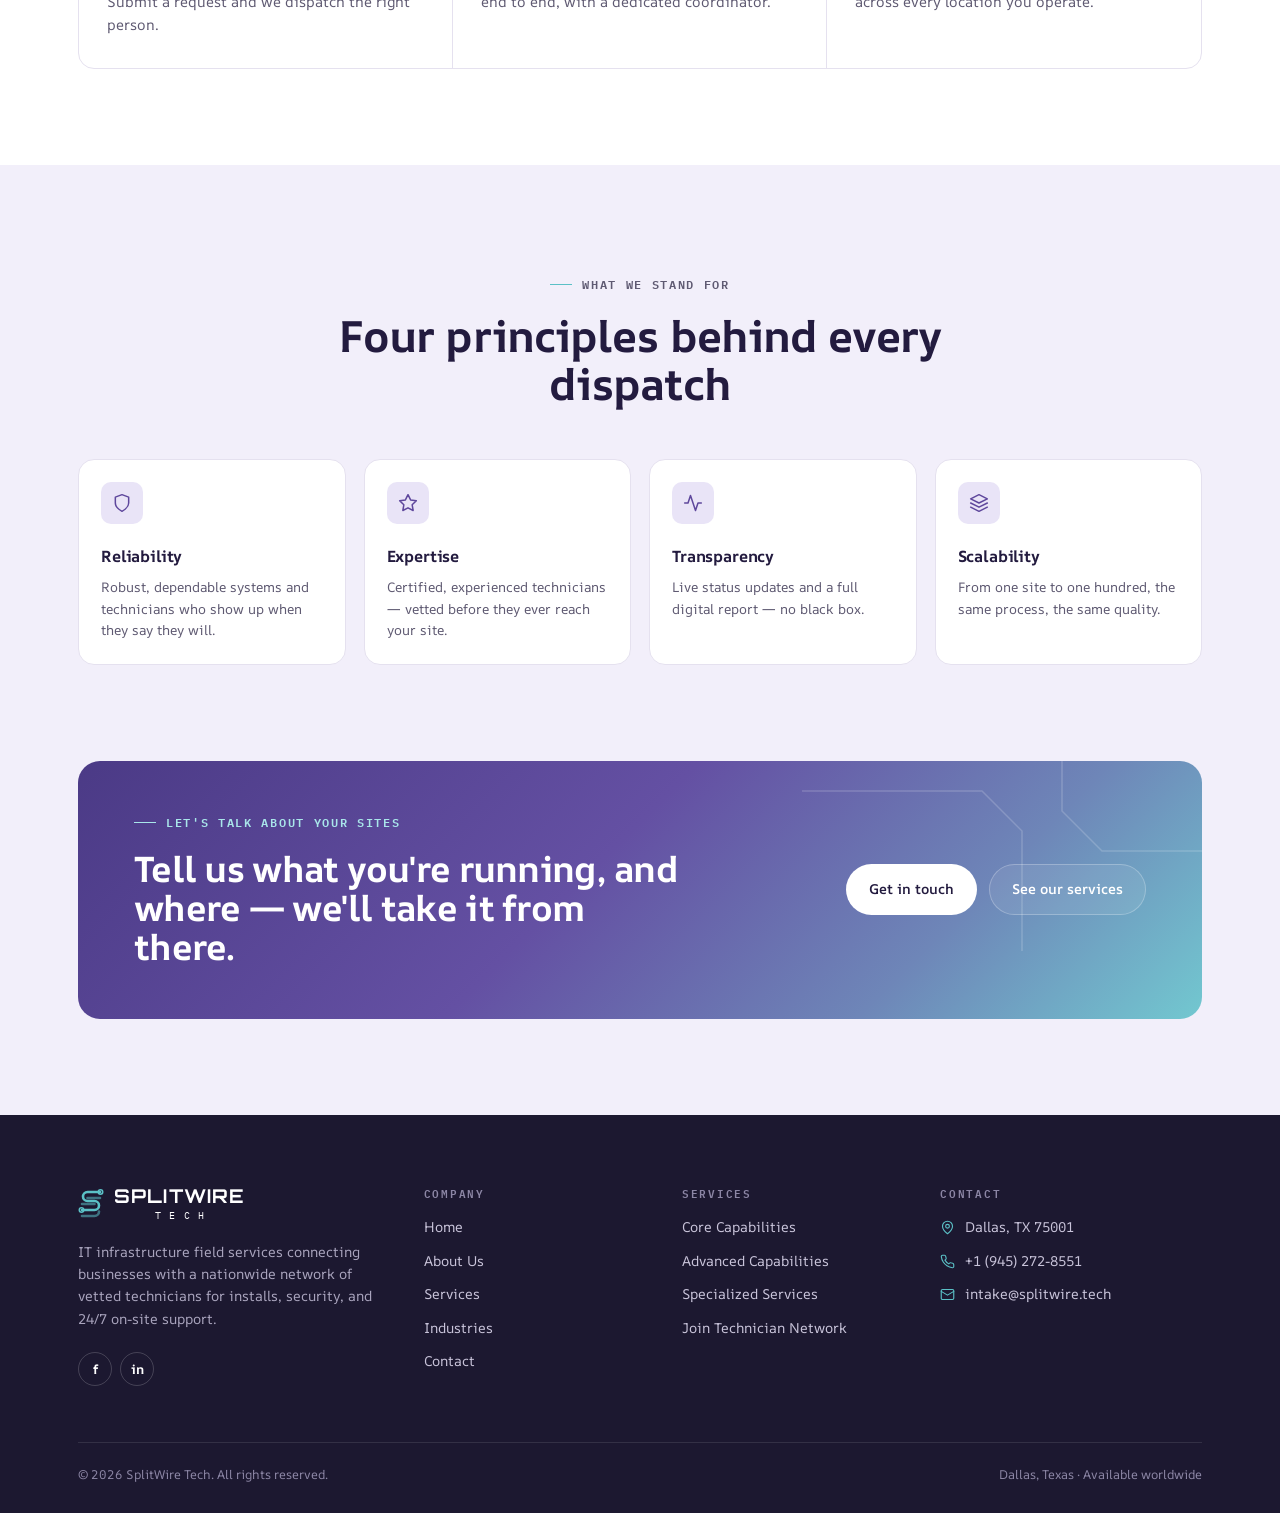
==== commit 1abb2155: "fixed the text" ====
--- a/about.html
+++ b/about.html
@@ -64,7 +64,7 @@
       <div class="reveal">
         <p class="eyebrow">Our mission</p>
         <h2 class="h2">Unmatched expertise. Seamless on-site support. Zero guesswork.</h2>
-        <p>Our mission is to deliver dependable, on-the-ground execution for the infrastructure businesses run on — pairing certified technicians with transparent processes so every visit ends with the work done and documented.</p>
+        <p>Our mission is to deliver dependable, on-the-ground execution for the infrastructure businesses run on pairing certified technicians with transparent processes so every visit ends with the work done and documented.</p>
       </div>
       <div class="grid-2">
         <article class="card card-sm reveal"><div class="card-icon"><svg class="ico" viewBox="0 0 24 24" aria-hidden="true"><circle cx="12" cy="12" r="10"/><path d="M2 12h20M12 2a15 15 0 0 1 0 20M12 2a15 15 0 0 0 0 20"/></svg></div><h3>Global reach</h3><p>24/7 IT services and support available worldwide.</p></article>
@@ -133,7 +133,7 @@
           </svg>
           <span class="logo-text"><span class="logo-word">SPLITWIRE</span><span class="logo-sub">TECH</span></span>
         </a>
-        <p>IT infrastructure field services — connecting businesses with a nationwide network of vetted technicians for installs, security, and 24/7 on-site support.</p>
+        <p>IT infrastructure field services connecting businesses with a nationwide network of vetted technicians for installs, security, and 24/7 on-site support.</p>
         <div class="social"><a href="#" aria-label="Facebook">f</a><a href="#" aria-label="LinkedIn">in</a></div>
       </div>
       <div class="foot-col"><h4>Company</h4><ul><li><a href="index.html">Home</a></li><li><a href="about.html">About Us</a></li><li><a href="services.html">Services</a></li><li><a href="industries.html">Industries</a></li><li><a href="contact.html">Contact</a></li></ul></div>
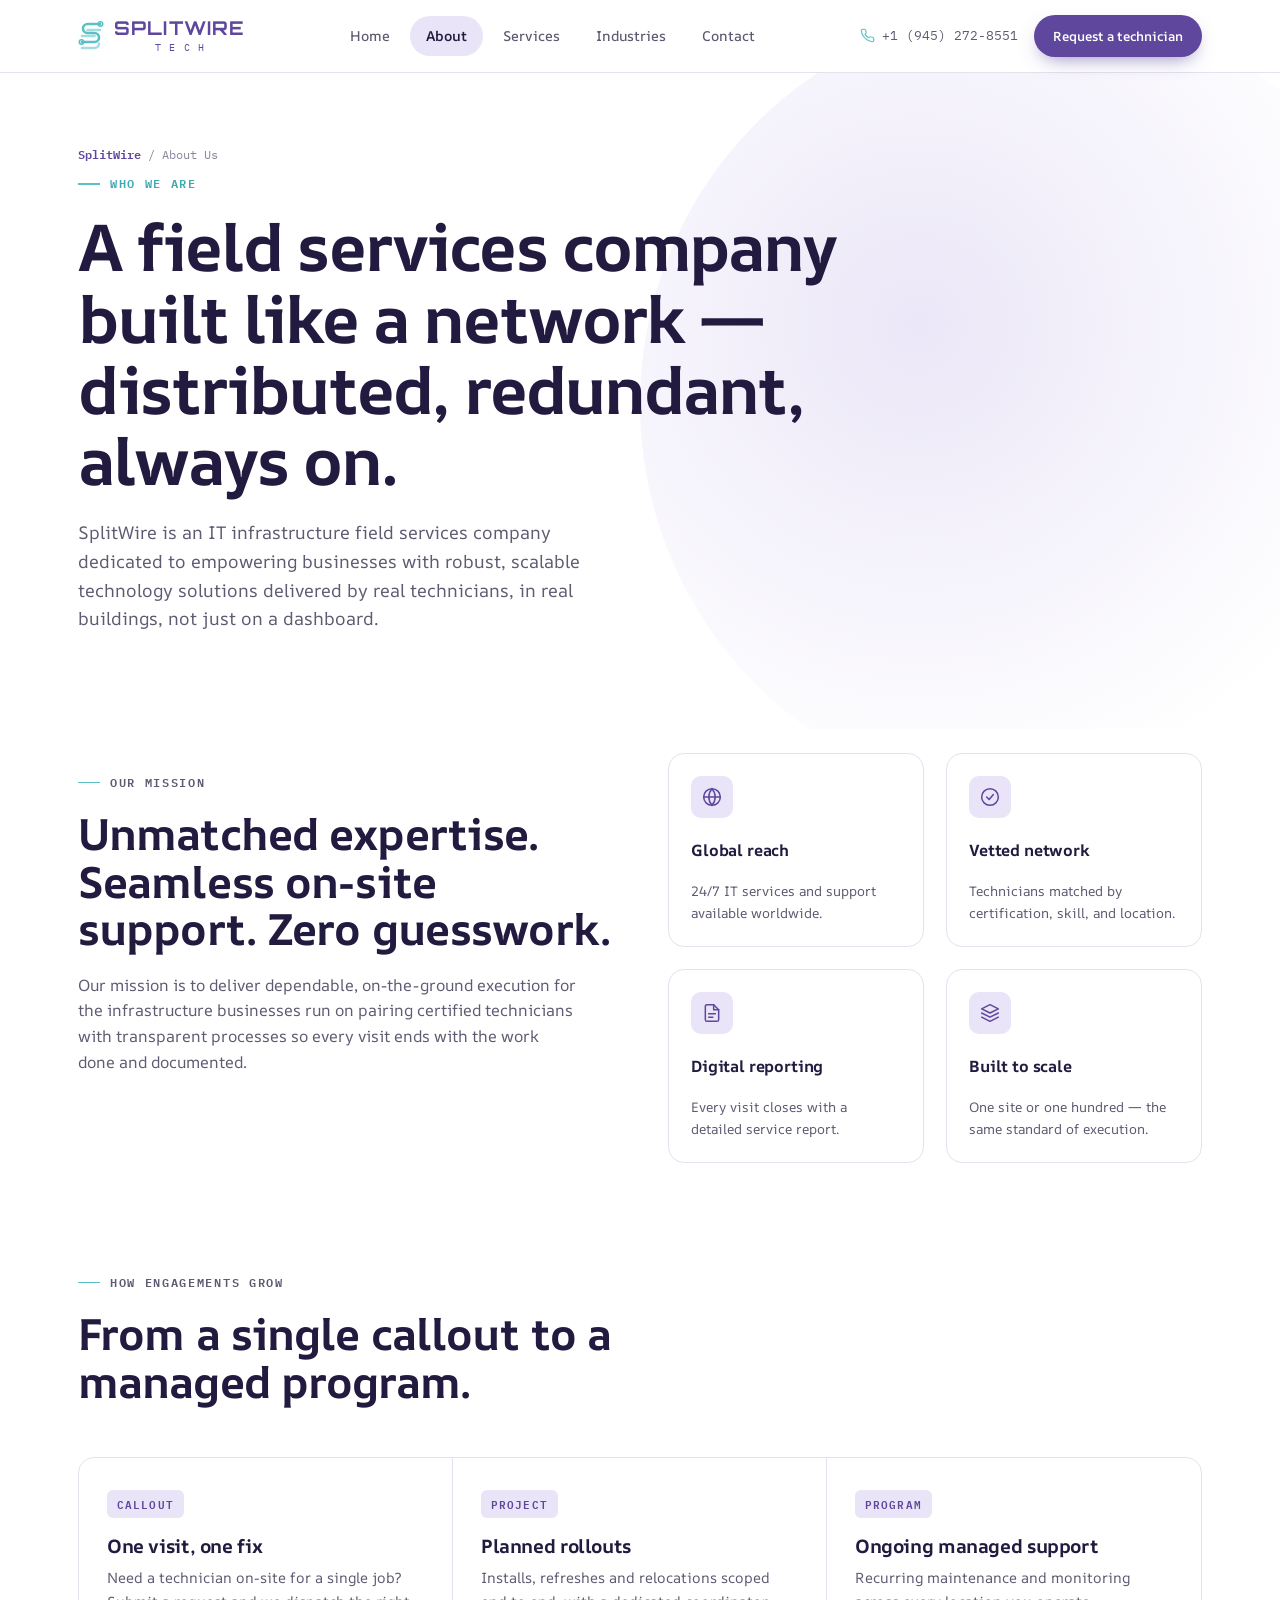
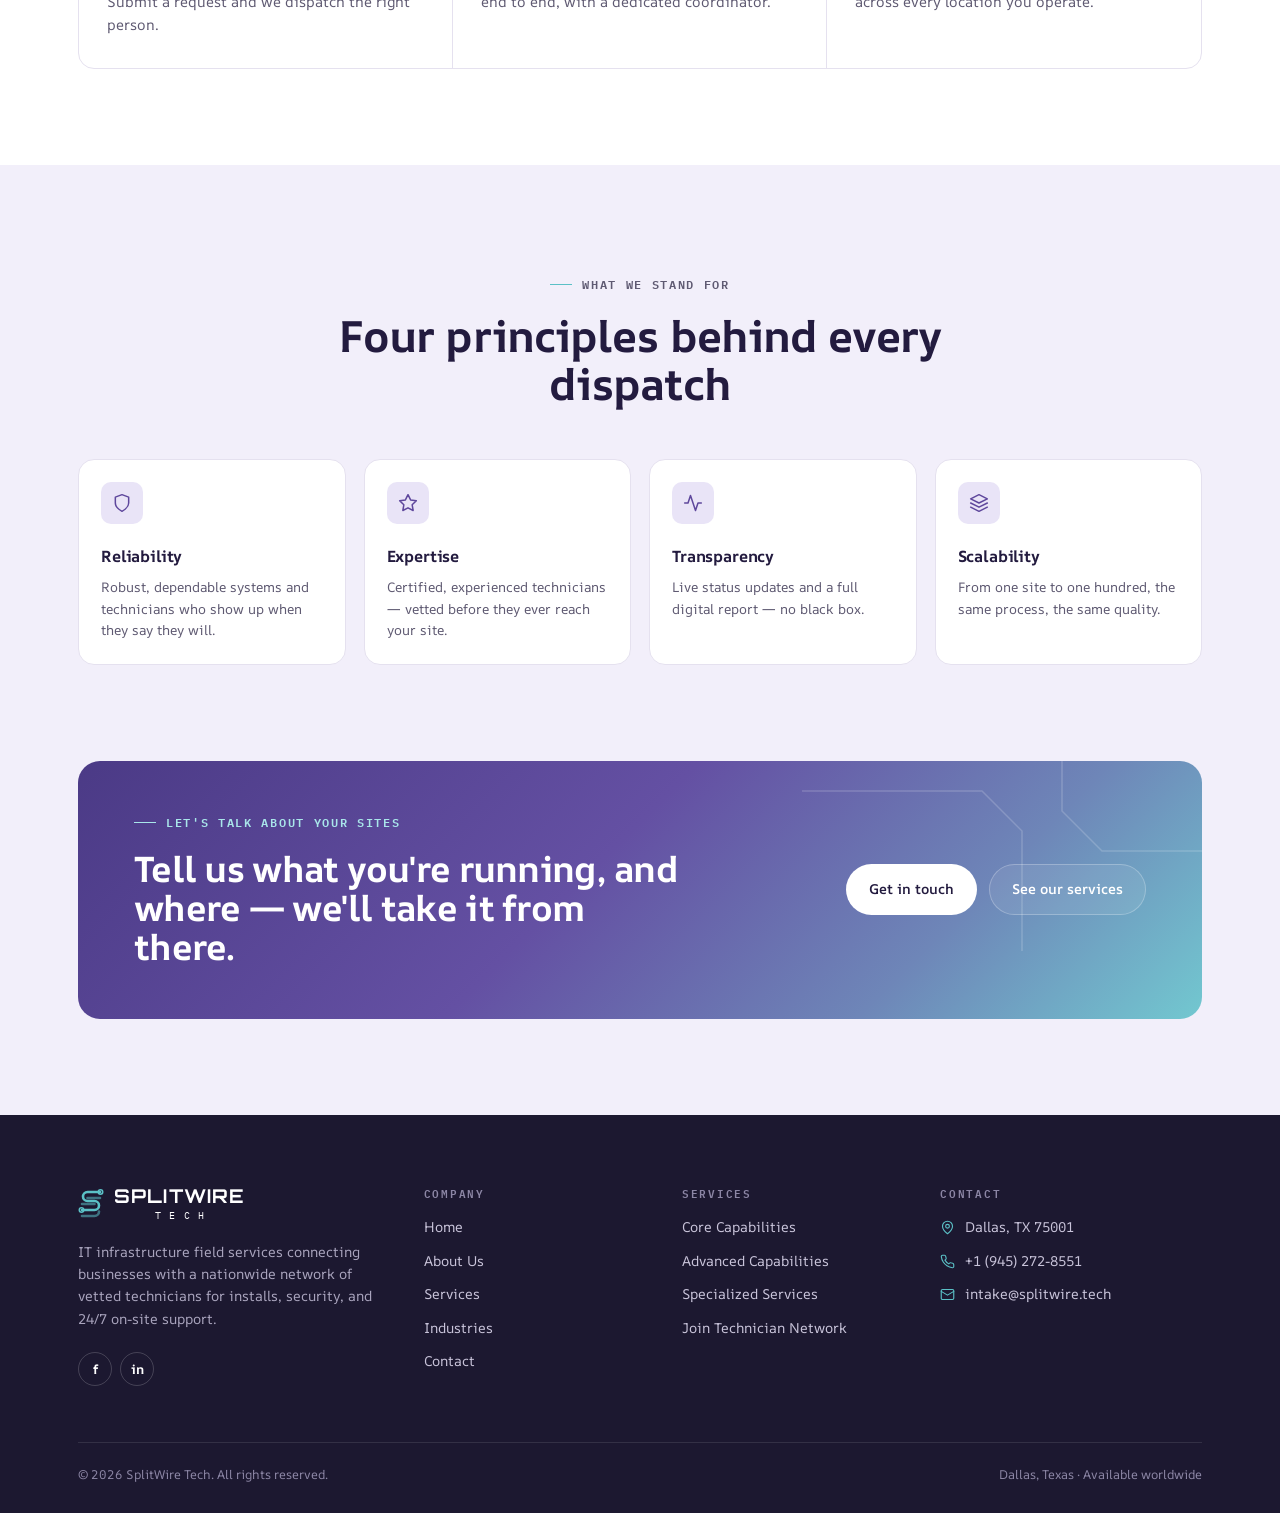
==== commit 38aa742b: "update the text again on main page" ====
--- a/about.html
+++ b/about.html
@@ -55,7 +55,7 @@
       <div class="crumb"><a href="index.html">SplitWire</a> / About Us</div>
       <p class="eyebrow">Who we are</p>
       <h1 class="h1">A field services company built like a network — distributed, redundant, always on.</h1>
-      <p class="lead">SplitWire is an IT infrastructure field services company dedicated to empowering businesses with robust, scalable technology solutions — delivered by real technicians, in real buildings, not just on a dashboard.</p>
+      <p class="lead">SplitWire is an IT infrastructure field services company dedicated to empowering businesses with robust, scalable technology solutions delivered by real technicians, in real buildings, not just on a dashboard.</p>
     </div>
   </section>
 
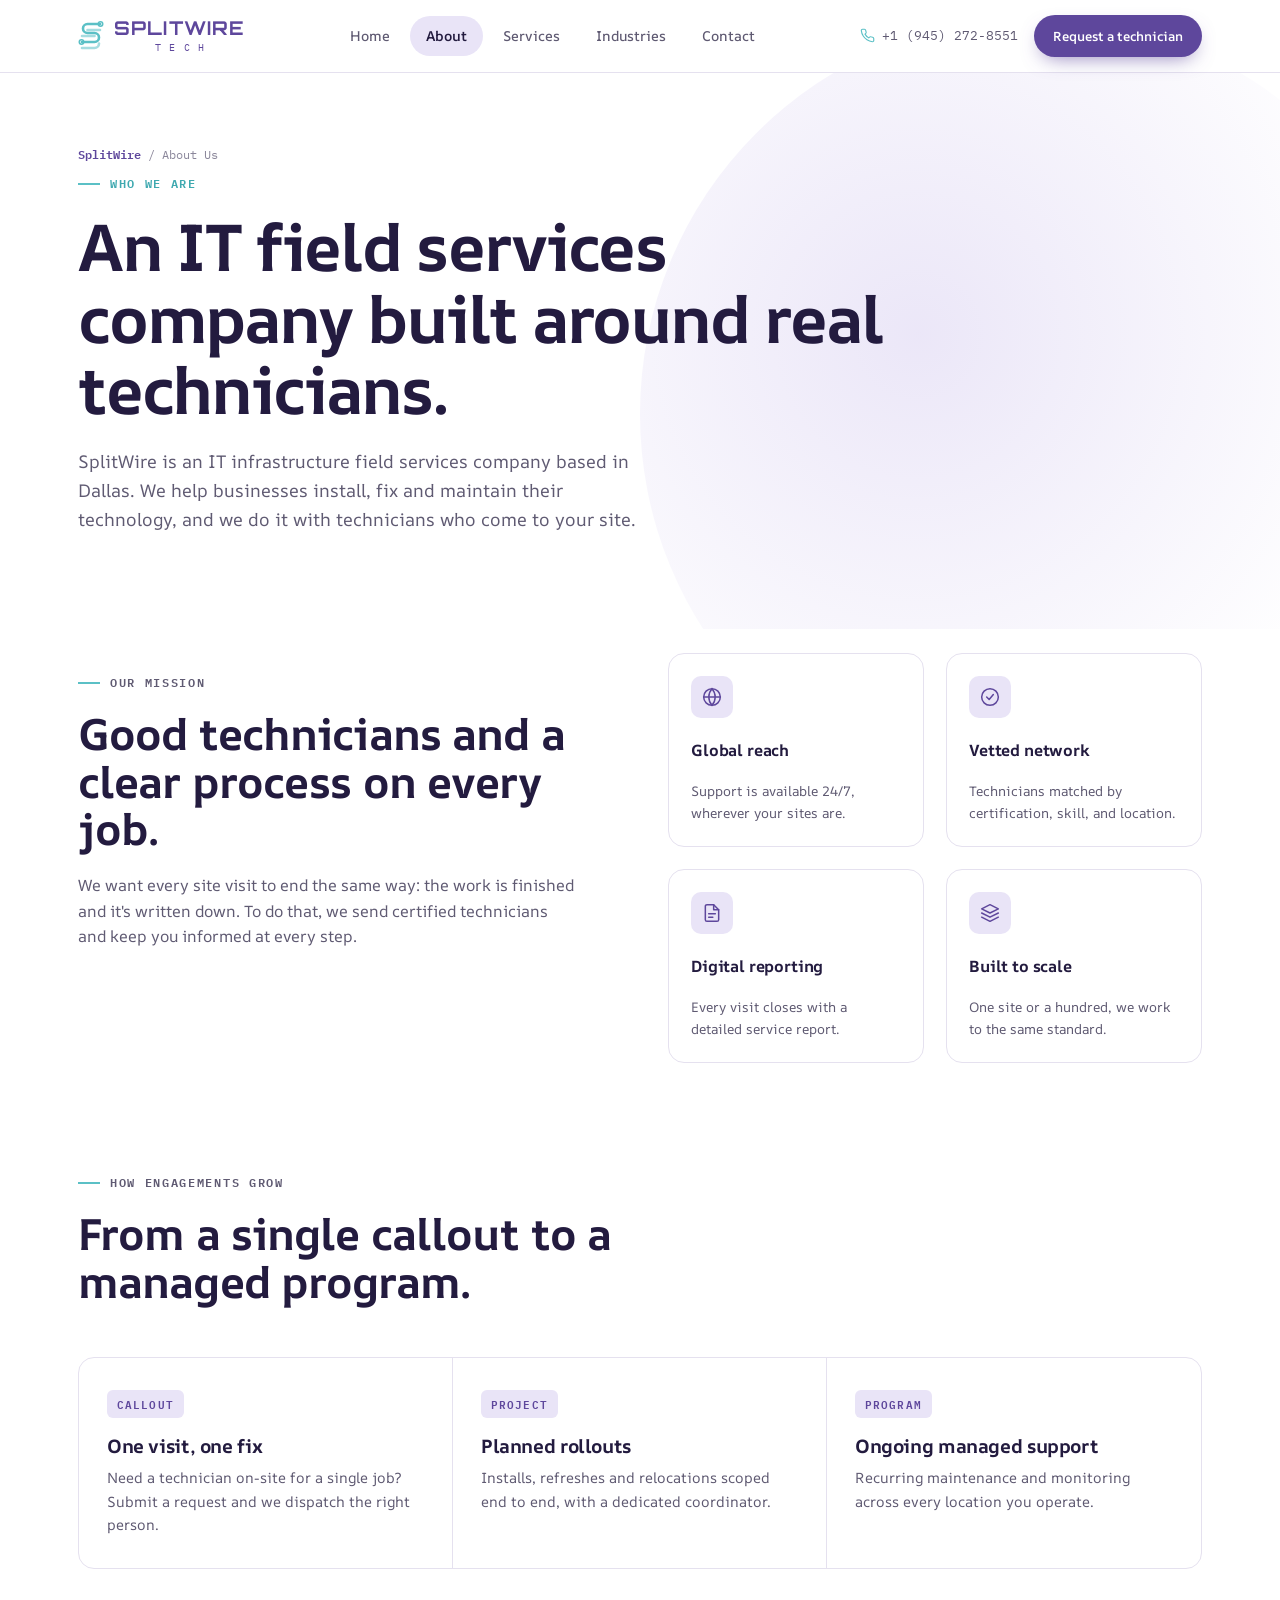
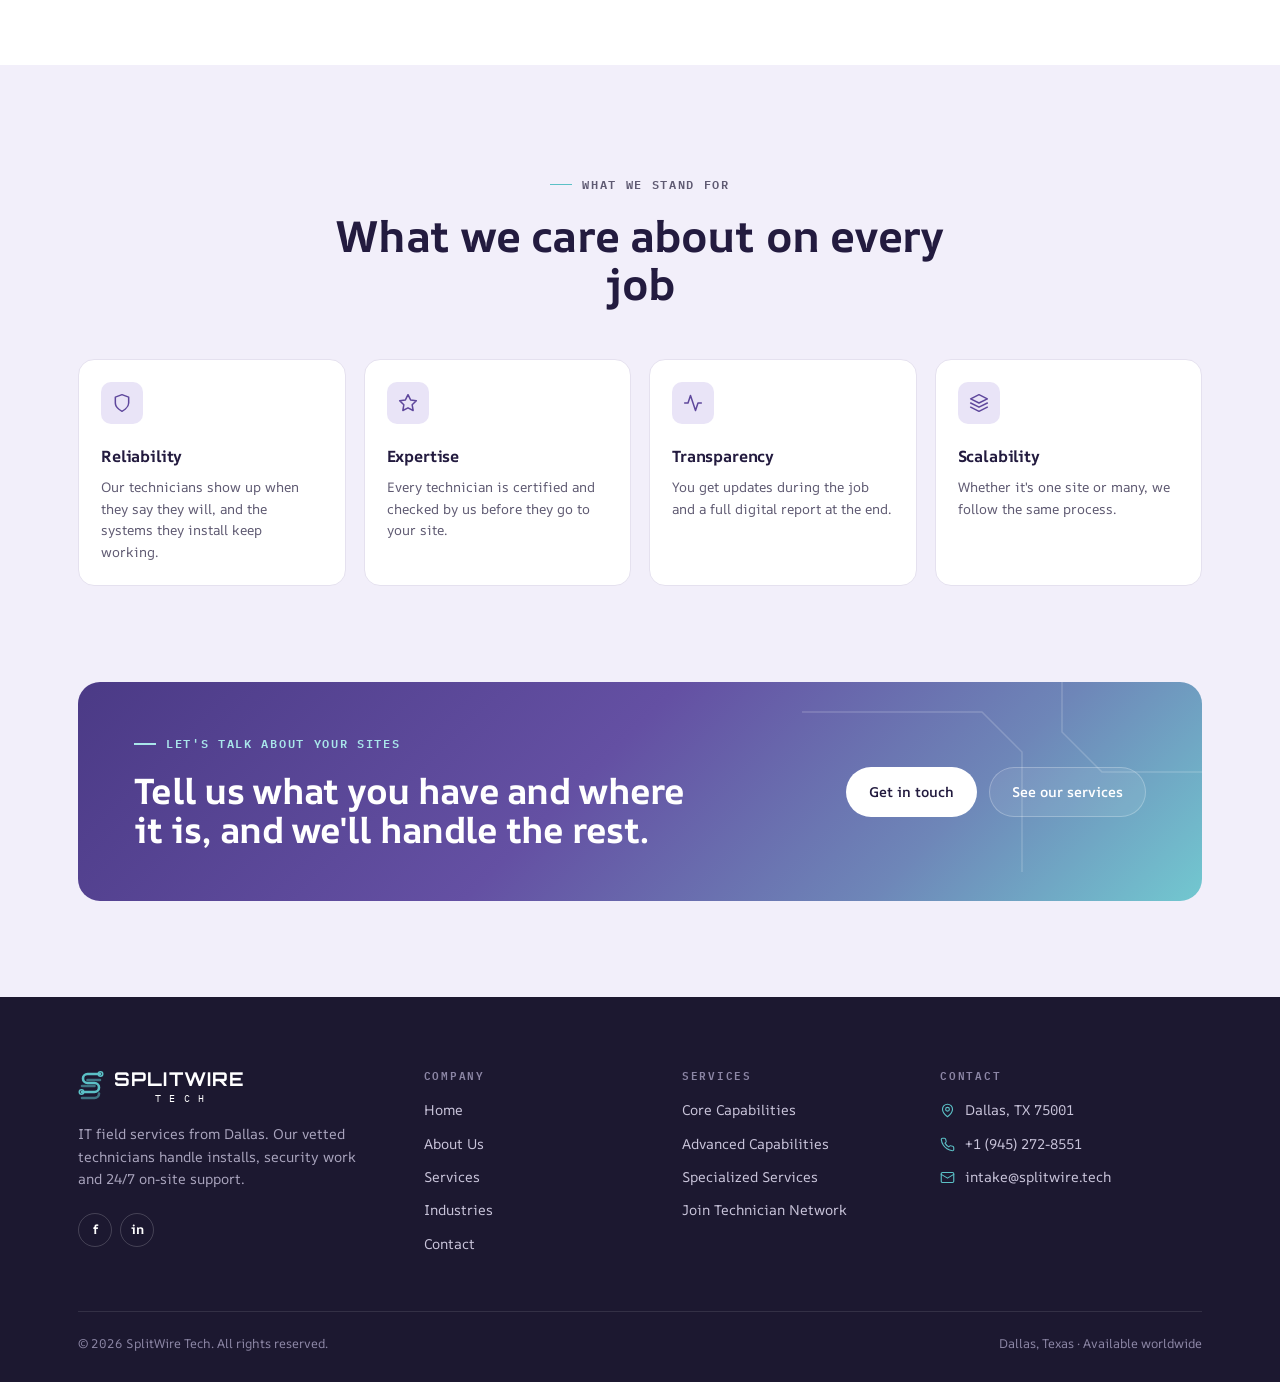
==== commit 70cd5c9f: "fix the code" ====
--- a/about.html
+++ b/about.html
@@ -5,7 +5,7 @@
 <meta name="color-scheme" content="light">
 <meta name="viewport" content="width=device-width, initial-scale=1, viewport-fit=cover">
 <title>About Us | SplitWire Tech</title>
-<meta name="description" content="SplitWire is an IT infrastructure field services company built like a network — distributed, redundant, always on.">
+<meta name="description" content="SplitWire is a Dallas-based IT field services company with a network of vetted technicians for on-site installs and support.">
 <link rel="icon" href="assets/images/favicon.svg" type="image/svg+xml">
 <link rel="preconnect" href="https://fonts.googleapis.com">
 <link rel="preconnect" href="https://fonts.gstatic.com" crossorigin>
@@ -54,8 +54,8 @@
     <div class="wrap">
       <div class="crumb"><a href="index.html">SplitWire</a> / About Us</div>
       <p class="eyebrow">Who we are</p>
-      <h1 class="h1">A field services company built like a network — distributed, redundant, always on.</h1>
-      <p class="lead">SplitWire is an IT infrastructure field services company dedicated to empowering businesses with robust, scalable technology solutions delivered by real technicians, in real buildings, not just on a dashboard.</p>
+      <h1 class="h1">An IT field services company built around real technicians.</h1>
+      <p class="lead">SplitWire is an IT infrastructure field services company based in Dallas. We help businesses install, fix and maintain their technology, and we do it with technicians who come to your site.</p>
     </div>
   </section>
 
@@ -63,14 +63,14 @@
     <div class="wrap mission">
       <div class="reveal">
         <p class="eyebrow">Our mission</p>
-        <h2 class="h2">Unmatched expertise. Seamless on-site support. Zero guesswork.</h2>
-        <p>Our mission is to deliver dependable, on-the-ground execution for the infrastructure businesses run on pairing certified technicians with transparent processes so every visit ends with the work done and documented.</p>
+        <h2 class="h2">Good technicians and a clear process on every job.</h2>
+        <p>We want every site visit to end the same way: the work is finished and it's written down. To do that, we send certified technicians and keep you informed at every step.</p>
       </div>
       <div class="grid-2">
-        <article class="card card-sm reveal"><div class="card-icon"><svg class="ico" viewBox="0 0 24 24" aria-hidden="true"><circle cx="12" cy="12" r="10"/><path d="M2 12h20M12 2a15 15 0 0 1 0 20M12 2a15 15 0 0 0 0 20"/></svg></div><h3>Global reach</h3><p>24/7 IT services and support available worldwide.</p></article>
+        <article class="card card-sm reveal"><div class="card-icon"><svg class="ico" viewBox="0 0 24 24" aria-hidden="true"><circle cx="12" cy="12" r="10"/><path d="M2 12h20M12 2a15 15 0 0 1 0 20M12 2a15 15 0 0 0 0 20"/></svg></div><h3>Global reach</h3><p>Support is available 24/7, wherever your sites are.</p></article>
         <article class="card card-sm reveal"><div class="card-icon"><svg class="ico" viewBox="0 0 24 24" aria-hidden="true"><circle cx="12" cy="12" r="10"/><path d="m8 12 3 3 5-6"/></svg></div><h3>Vetted network</h3><p>Technicians matched by certification, skill, and location.</p></article>
         <article class="card card-sm reveal"><div class="card-icon"><svg class="ico" viewBox="0 0 24 24" aria-hidden="true"><path d="M14 2H6a2 2 0 0 0-2 2v16a2 2 0 0 0 2 2h12a2 2 0 0 0 2-2V8z"/><path d="M14 2v6h6M8 13h8M8 17h5"/></svg></div><h3>Digital reporting</h3><p>Every visit closes with a detailed service report.</p></article>
-        <article class="card card-sm reveal"><div class="card-icon"><svg class="ico" viewBox="0 0 24 24" aria-hidden="true"><path d="m12 2 10 5-10 5L2 7z"/><path d="m2 17 10 5 10-5"/><path d="m2 12 10 5 10-5"/></svg></div><h3>Built to scale</h3><p>One site or one hundred — the same standard of execution.</p></article>
+        <article class="card card-sm reveal"><div class="card-icon"><svg class="ico" viewBox="0 0 24 24" aria-hidden="true"><path d="m12 2 10 5-10 5L2 7z"/><path d="m2 17 10 5 10-5"/><path d="m2 12 10 5 10-5"/></svg></div><h3>Built to scale</h3><p>One site or a hundred, we work to the same standard.</p></article>
       </div>
     </div>
   </section>
@@ -93,13 +93,13 @@
     <div class="wrap">
       <div class="section-head center reveal">
         <p class="eyebrow center">What we stand for</p>
-        <h2 class="h2">Four principles behind every dispatch</h2>
+        <h2 class="h2">What we care about on every job</h2>
       </div>
       <div class="grid-4">
-        <article class="card card-sm reveal"><div class="card-icon"><svg class="ico" viewBox="0 0 24 24" aria-hidden="true"><path d="M12 22s8-4 8-10V5l-8-3-8 3v7c0 6 8 10 8 10z"/></svg></div><h3>Reliability</h3><p>Robust, dependable systems and technicians who show up when they say they will.</p></article>
-        <article class="card card-sm reveal"><div class="card-icon"><svg class="ico" viewBox="0 0 24 24" aria-hidden="true"><path d="m12 2 3.1 6.3 6.9 1-5 4.9 1.2 6.8L12 17.8 5.8 21l1.2-6.8-5-4.9 6.9-1z"/></svg></div><h3>Expertise</h3><p>Certified, experienced technicians — vetted before they ever reach your site.</p></article>
-        <article class="card card-sm reveal"><div class="card-icon"><svg class="ico" viewBox="0 0 24 24" aria-hidden="true"><path d="M22 12h-4l-3 9L9 3l-3 9H2"/></svg></div><h3>Transparency</h3><p>Live status updates and a full digital report — no black box.</p></article>
-        <article class="card card-sm reveal"><div class="card-icon"><svg class="ico" viewBox="0 0 24 24" aria-hidden="true"><path d="m12 2 10 5-10 5L2 7z"/><path d="m2 17 10 5 10-5"/><path d="m2 12 10 5 10-5"/></svg></div><h3>Scalability</h3><p>From one site to one hundred, the same process, the same quality.</p></article>
+        <article class="card card-sm reveal"><div class="card-icon"><svg class="ico" viewBox="0 0 24 24" aria-hidden="true"><path d="M12 22s8-4 8-10V5l-8-3-8 3v7c0 6 8 10 8 10z"/></svg></div><h3>Reliability</h3><p>Our technicians show up when they say they will, and the systems they install keep working.</p></article>
+        <article class="card card-sm reveal"><div class="card-icon"><svg class="ico" viewBox="0 0 24 24" aria-hidden="true"><path d="m12 2 3.1 6.3 6.9 1-5 4.9 1.2 6.8L12 17.8 5.8 21l1.2-6.8-5-4.9 6.9-1z"/></svg></div><h3>Expertise</h3><p>Every technician is certified and checked by us before they go to your site.</p></article>
+        <article class="card card-sm reveal"><div class="card-icon"><svg class="ico" viewBox="0 0 24 24" aria-hidden="true"><path d="M22 12h-4l-3 9L9 3l-3 9H2"/></svg></div><h3>Transparency</h3><p>You get updates during the job and a full digital report at the end.</p></article>
+        <article class="card card-sm reveal"><div class="card-icon"><svg class="ico" viewBox="0 0 24 24" aria-hidden="true"><path d="m12 2 10 5-10 5L2 7z"/><path d="m2 17 10 5 10-5"/><path d="m2 12 10 5 10-5"/></svg></div><h3>Scalability</h3><p>Whether it's one site or many, we follow the same process.</p></article>
       </div>
     </div>
   </section>
@@ -110,7 +110,7 @@
         <svg class="cta-lines" viewBox="0 0 420 200" aria-hidden="true"><path d="M0 40 H180 L220 80 V200 M260 0 V60 L300 100 H420" fill="none" stroke="#fff" stroke-width="1.5"/></svg>
         <div>
           <p class="eyebrow">Let's talk about your sites</p>
-          <h2>Tell us what you're running, and where — we'll take it from there.</h2>
+          <h2>Tell us what you have and where it is, and we'll handle the rest.</h2>
         </div>
         <div class="cta-actions">
           <a href="contact.html" class="btn btn-white">Get in touch</a>
@@ -133,7 +133,7 @@
           </svg>
           <span class="logo-text"><span class="logo-word">SPLITWIRE</span><span class="logo-sub">TECH</span></span>
         </a>
-        <p>IT infrastructure field services connecting businesses with a nationwide network of vetted technicians for installs, security, and 24/7 on-site support.</p>
+        <p>IT field services from Dallas. Our vetted technicians handle installs, security work and 24/7 on-site support.</p>
         <div class="social"><a href="#" aria-label="Facebook">f</a><a href="#" aria-label="LinkedIn">in</a></div>
       </div>
       <div class="foot-col"><h4>Company</h4><ul><li><a href="index.html">Home</a></li><li><a href="about.html">About Us</a></li><li><a href="services.html">Services</a></li><li><a href="industries.html">Industries</a></li><li><a href="contact.html">Contact</a></li></ul></div>
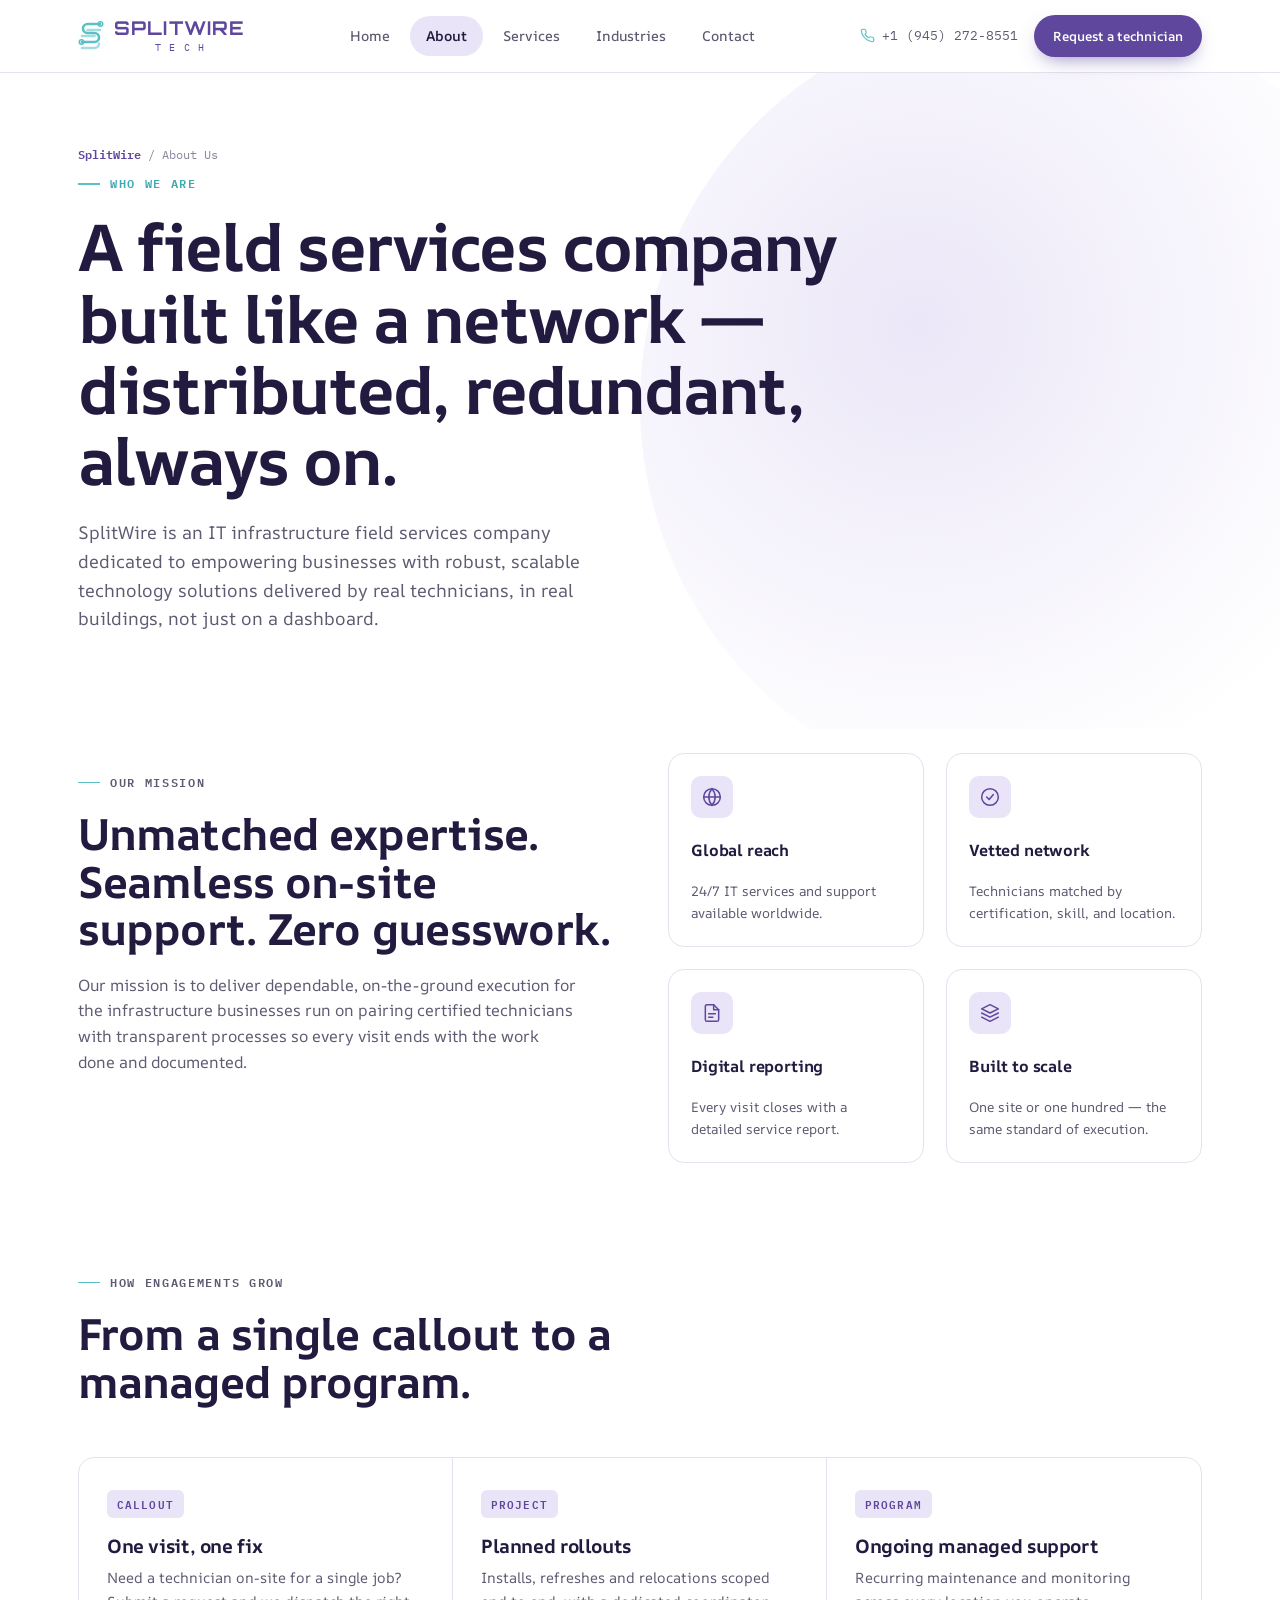
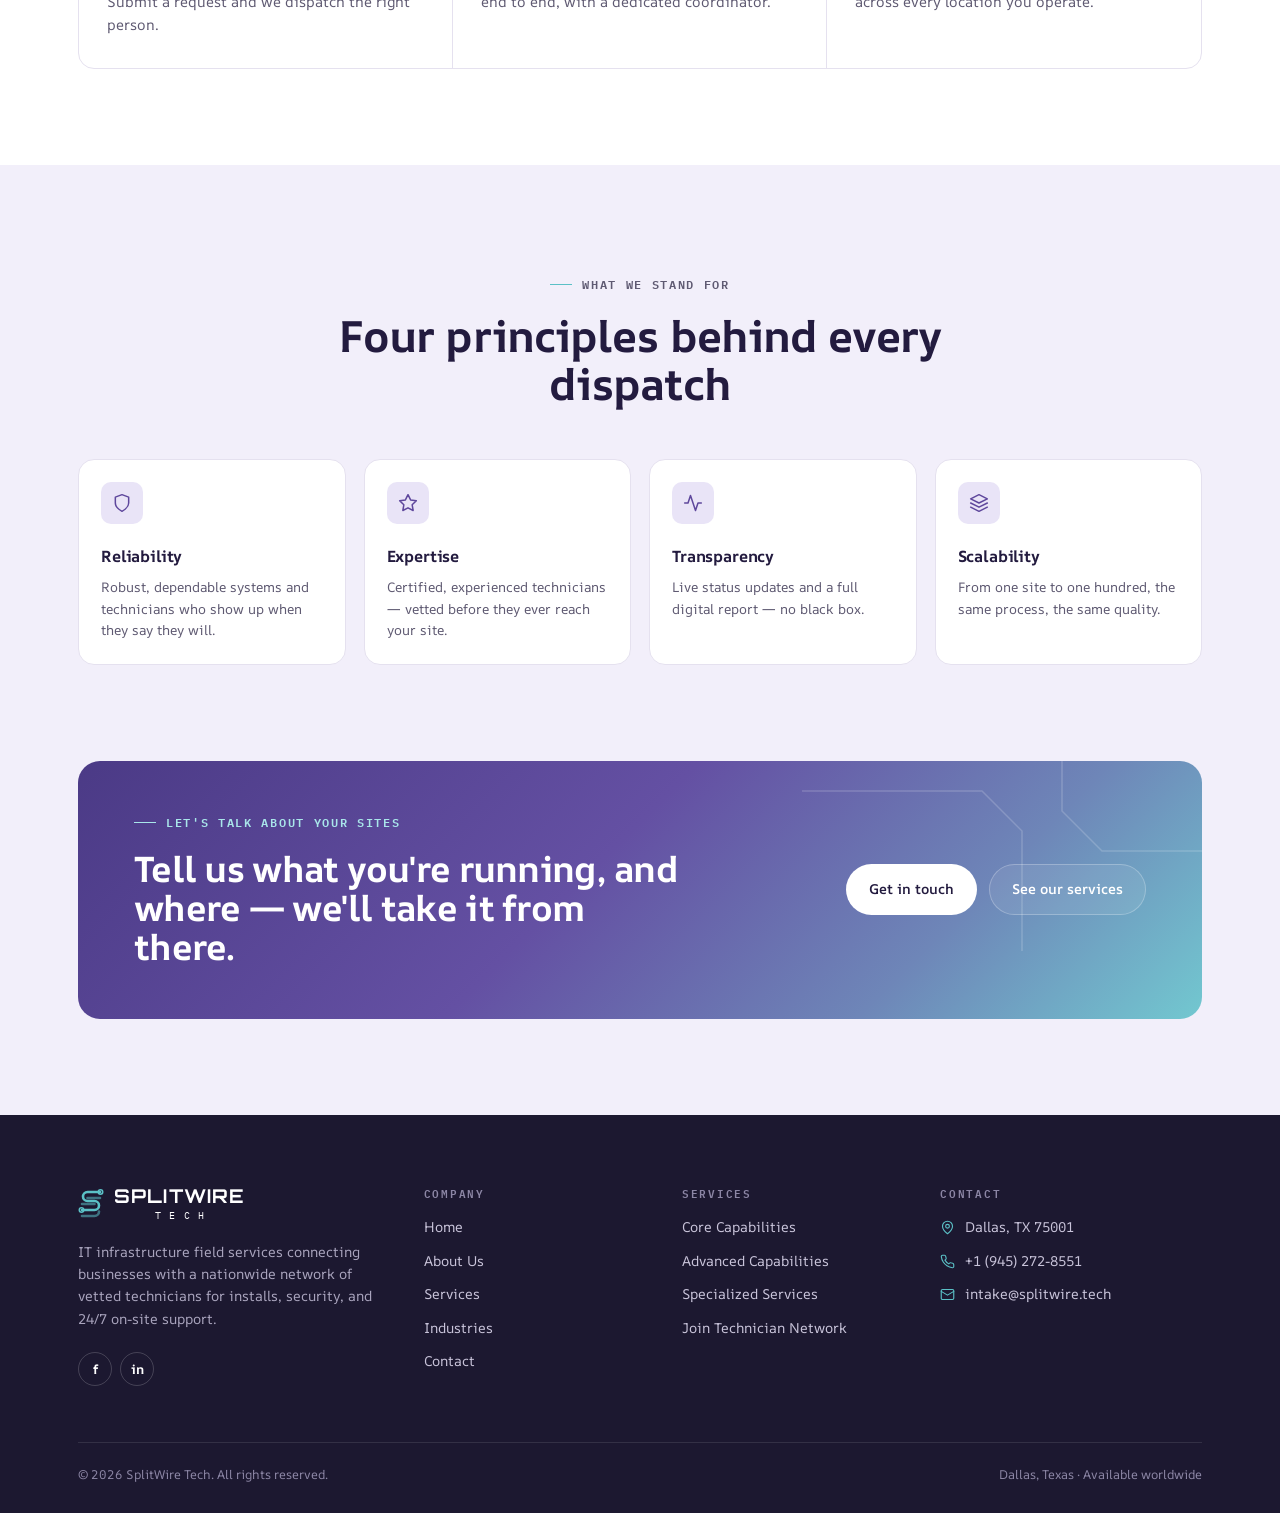
==== commit 7f1167b2: "Revert "fix the code" This reverts commit 70cd5c9f8389a749202e81f9a7d7659d3c5643cc." ====
--- a/about.html
+++ b/about.html
@@ -5,7 +5,7 @@
 <meta name="color-scheme" content="light">
 <meta name="viewport" content="width=device-width, initial-scale=1, viewport-fit=cover">
 <title>About Us | SplitWire Tech</title>
-<meta name="description" content="SplitWire is a Dallas-based IT field services company with a network of vetted technicians for on-site installs and support.">
+<meta name="description" content="SplitWire is an IT infrastructure field services company built like a network — distributed, redundant, always on.">
 <link rel="icon" href="assets/images/favicon.svg" type="image/svg+xml">
 <link rel="preconnect" href="https://fonts.googleapis.com">
 <link rel="preconnect" href="https://fonts.gstatic.com" crossorigin>
@@ -54,8 +54,8 @@
     <div class="wrap">
       <div class="crumb"><a href="index.html">SplitWire</a> / About Us</div>
       <p class="eyebrow">Who we are</p>
-      <h1 class="h1">An IT field services company built around real technicians.</h1>
-      <p class="lead">SplitWire is an IT infrastructure field services company based in Dallas. We help businesses install, fix and maintain their technology, and we do it with technicians who come to your site.</p>
+      <h1 class="h1">A field services company built like a network — distributed, redundant, always on.</h1>
+      <p class="lead">SplitWire is an IT infrastructure field services company dedicated to empowering businesses with robust, scalable technology solutions delivered by real technicians, in real buildings, not just on a dashboard.</p>
     </div>
   </section>
 
@@ -63,14 +63,14 @@
     <div class="wrap mission">
       <div class="reveal">
         <p class="eyebrow">Our mission</p>
-        <h2 class="h2">Good technicians and a clear process on every job.</h2>
-        <p>We want every site visit to end the same way: the work is finished and it's written down. To do that, we send certified technicians and keep you informed at every step.</p>
+        <h2 class="h2">Unmatched expertise. Seamless on-site support. Zero guesswork.</h2>
+        <p>Our mission is to deliver dependable, on-the-ground execution for the infrastructure businesses run on pairing certified technicians with transparent processes so every visit ends with the work done and documented.</p>
       </div>
       <div class="grid-2">
-        <article class="card card-sm reveal"><div class="card-icon"><svg class="ico" viewBox="0 0 24 24" aria-hidden="true"><circle cx="12" cy="12" r="10"/><path d="M2 12h20M12 2a15 15 0 0 1 0 20M12 2a15 15 0 0 0 0 20"/></svg></div><h3>Global reach</h3><p>Support is available 24/7, wherever your sites are.</p></article>
+        <article class="card card-sm reveal"><div class="card-icon"><svg class="ico" viewBox="0 0 24 24" aria-hidden="true"><circle cx="12" cy="12" r="10"/><path d="M2 12h20M12 2a15 15 0 0 1 0 20M12 2a15 15 0 0 0 0 20"/></svg></div><h3>Global reach</h3><p>24/7 IT services and support available worldwide.</p></article>
         <article class="card card-sm reveal"><div class="card-icon"><svg class="ico" viewBox="0 0 24 24" aria-hidden="true"><circle cx="12" cy="12" r="10"/><path d="m8 12 3 3 5-6"/></svg></div><h3>Vetted network</h3><p>Technicians matched by certification, skill, and location.</p></article>
         <article class="card card-sm reveal"><div class="card-icon"><svg class="ico" viewBox="0 0 24 24" aria-hidden="true"><path d="M14 2H6a2 2 0 0 0-2 2v16a2 2 0 0 0 2 2h12a2 2 0 0 0 2-2V8z"/><path d="M14 2v6h6M8 13h8M8 17h5"/></svg></div><h3>Digital reporting</h3><p>Every visit closes with a detailed service report.</p></article>
-        <article class="card card-sm reveal"><div class="card-icon"><svg class="ico" viewBox="0 0 24 24" aria-hidden="true"><path d="m12 2 10 5-10 5L2 7z"/><path d="m2 17 10 5 10-5"/><path d="m2 12 10 5 10-5"/></svg></div><h3>Built to scale</h3><p>One site or a hundred, we work to the same standard.</p></article>
+        <article class="card card-sm reveal"><div class="card-icon"><svg class="ico" viewBox="0 0 24 24" aria-hidden="true"><path d="m12 2 10 5-10 5L2 7z"/><path d="m2 17 10 5 10-5"/><path d="m2 12 10 5 10-5"/></svg></div><h3>Built to scale</h3><p>One site or one hundred — the same standard of execution.</p></article>
       </div>
     </div>
   </section>
@@ -93,13 +93,13 @@
     <div class="wrap">
       <div class="section-head center reveal">
         <p class="eyebrow center">What we stand for</p>
-        <h2 class="h2">What we care about on every job</h2>
+        <h2 class="h2">Four principles behind every dispatch</h2>
       </div>
       <div class="grid-4">
-        <article class="card card-sm reveal"><div class="card-icon"><svg class="ico" viewBox="0 0 24 24" aria-hidden="true"><path d="M12 22s8-4 8-10V5l-8-3-8 3v7c0 6 8 10 8 10z"/></svg></div><h3>Reliability</h3><p>Our technicians show up when they say they will, and the systems they install keep working.</p></article>
-        <article class="card card-sm reveal"><div class="card-icon"><svg class="ico" viewBox="0 0 24 24" aria-hidden="true"><path d="m12 2 3.1 6.3 6.9 1-5 4.9 1.2 6.8L12 17.8 5.8 21l1.2-6.8-5-4.9 6.9-1z"/></svg></div><h3>Expertise</h3><p>Every technician is certified and checked by us before they go to your site.</p></article>
-        <article class="card card-sm reveal"><div class="card-icon"><svg class="ico" viewBox="0 0 24 24" aria-hidden="true"><path d="M22 12h-4l-3 9L9 3l-3 9H2"/></svg></div><h3>Transparency</h3><p>You get updates during the job and a full digital report at the end.</p></article>
-        <article class="card card-sm reveal"><div class="card-icon"><svg class="ico" viewBox="0 0 24 24" aria-hidden="true"><path d="m12 2 10 5-10 5L2 7z"/><path d="m2 17 10 5 10-5"/><path d="m2 12 10 5 10-5"/></svg></div><h3>Scalability</h3><p>Whether it's one site or many, we follow the same process.</p></article>
+        <article class="card card-sm reveal"><div class="card-icon"><svg class="ico" viewBox="0 0 24 24" aria-hidden="true"><path d="M12 22s8-4 8-10V5l-8-3-8 3v7c0 6 8 10 8 10z"/></svg></div><h3>Reliability</h3><p>Robust, dependable systems and technicians who show up when they say they will.</p></article>
+        <article class="card card-sm reveal"><div class="card-icon"><svg class="ico" viewBox="0 0 24 24" aria-hidden="true"><path d="m12 2 3.1 6.3 6.9 1-5 4.9 1.2 6.8L12 17.8 5.8 21l1.2-6.8-5-4.9 6.9-1z"/></svg></div><h3>Expertise</h3><p>Certified, experienced technicians — vetted before they ever reach your site.</p></article>
+        <article class="card card-sm reveal"><div class="card-icon"><svg class="ico" viewBox="0 0 24 24" aria-hidden="true"><path d="M22 12h-4l-3 9L9 3l-3 9H2"/></svg></div><h3>Transparency</h3><p>Live status updates and a full digital report — no black box.</p></article>
+        <article class="card card-sm reveal"><div class="card-icon"><svg class="ico" viewBox="0 0 24 24" aria-hidden="true"><path d="m12 2 10 5-10 5L2 7z"/><path d="m2 17 10 5 10-5"/><path d="m2 12 10 5 10-5"/></svg></div><h3>Scalability</h3><p>From one site to one hundred, the same process, the same quality.</p></article>
       </div>
     </div>
   </section>
@@ -110,7 +110,7 @@
         <svg class="cta-lines" viewBox="0 0 420 200" aria-hidden="true"><path d="M0 40 H180 L220 80 V200 M260 0 V60 L300 100 H420" fill="none" stroke="#fff" stroke-width="1.5"/></svg>
         <div>
           <p class="eyebrow">Let's talk about your sites</p>
-          <h2>Tell us what you have and where it is, and we'll handle the rest.</h2>
+          <h2>Tell us what you're running, and where — we'll take it from there.</h2>
         </div>
         <div class="cta-actions">
           <a href="contact.html" class="btn btn-white">Get in touch</a>
@@ -133,7 +133,7 @@
           </svg>
           <span class="logo-text"><span class="logo-word">SPLITWIRE</span><span class="logo-sub">TECH</span></span>
         </a>
-        <p>IT field services from Dallas. Our vetted technicians handle installs, security work and 24/7 on-site support.</p>
+        <p>IT infrastructure field services connecting businesses with a nationwide network of vetted technicians for installs, security, and 24/7 on-site support.</p>
         <div class="social"><a href="#" aria-label="Facebook">f</a><a href="#" aria-label="LinkedIn">in</a></div>
       </div>
       <div class="foot-col"><h4>Company</h4><ul><li><a href="index.html">Home</a></li><li><a href="about.html">About Us</a></li><li><a href="services.html">Services</a></li><li><a href="industries.html">Industries</a></li><li><a href="contact.html">Contact</a></li></ul></div>
